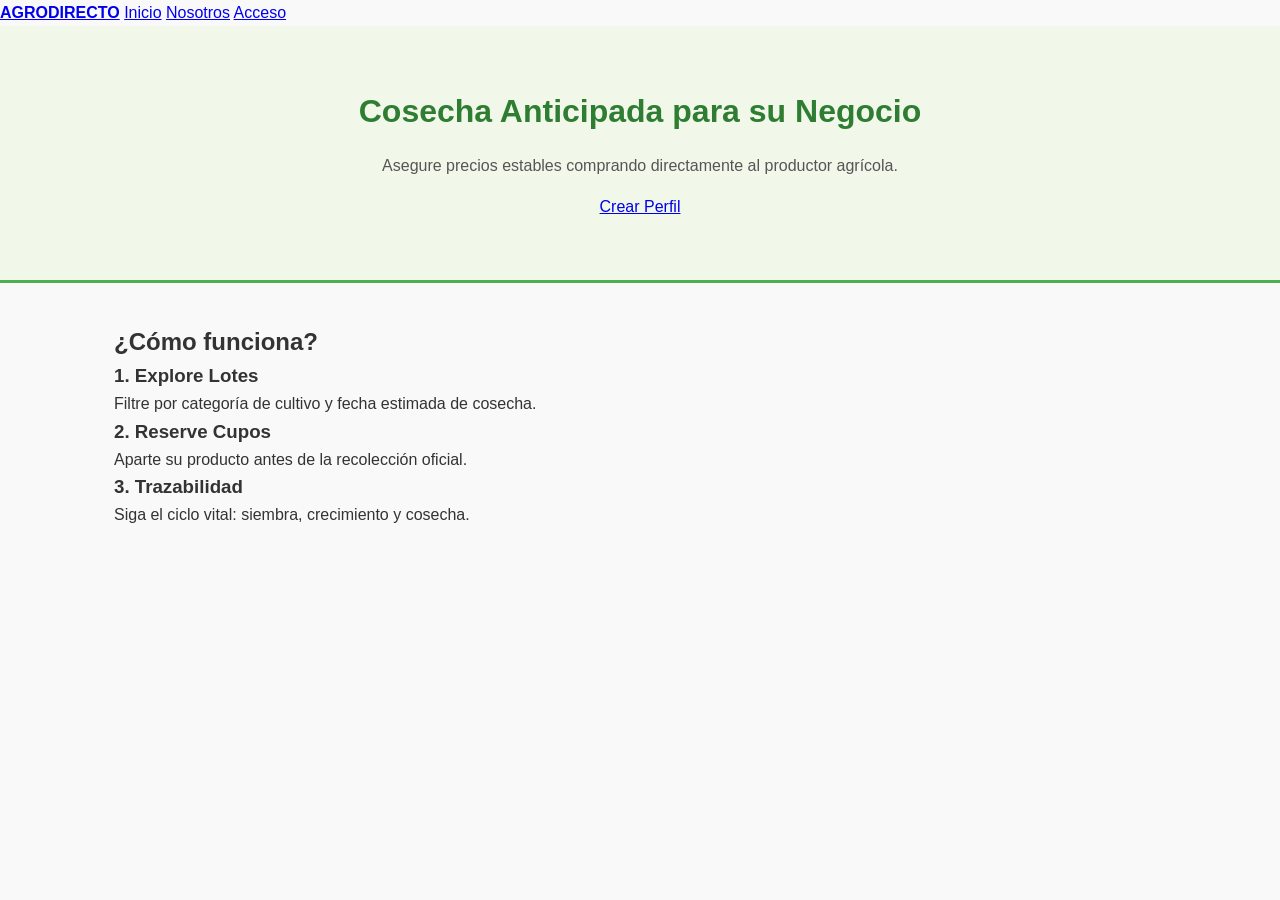
==== index.html @ f1b93720 "arreglar la nav para que los links queden mejor organizados" ====
<!DOCTYPE html>
<html lang="es">
<head> 
    <meta charset="UTF-8">
    <link rel="stylesheet" href="estilo.css">
    <title>AgroDirecto - Inicio</title>
</head>
<body>
    <nav id="main-nav">
        <a href="index.html"><strong>AGRODIRECTO</strong></a>
        <a href="index.html">Inicio</a>
        <a href="nosotros.html">Nosotros</a>
        <a href="login.html">Acceso</a>
    </nav>

    <header id="seccion-hero">
        <h1>Cosecha Anticipada para su Negocio</h1>
        <p>Asegure precios estables comprando directamente al productor agrícola.</p>
        <a href="registro.html" class="btn-accion">Crear Perfil</a>
    </header>

    <main class="contenedor-principal">
        <h2>¿Cómo funciona?</h2>
        <div class="card-info">
            <h3>1. Explore Lotes</h3>
            <p>Filtre por categoría de cultivo y fecha estimada de cosecha.</p>
        </div>
        <div class="card-info">
            <h3>2. Reserve Cupos</h3>
            <p>Aparte su producto antes de la recolección oficial.</p>
        </div>
        <div class="card-info">
            <h3>3. Trazabilidad</h3>
            <p>Siga el ciclo vital: siembra, crecimiento y cosecha.</p>
        </div>
    </main>
</body>
</html>
---- estilo.css ----
/* MODELO DE CAJA 1: border-box global */
*, *::before, *::after {
    box-sizing: border-box;
    margin: 0;
    padding: 0;
}

:root {
    --verde-oscuro: #2e7d32;
    --verde-medio:  #4caf50;
    --verde-claro:  #a5d6a7;
    --verde-fondo:  #f1f8e9;
    --blanco:       #ffffff;
    --gris-claro:   #e0e0e0;
    --gris-texto:   #333333;
    --rojo:         #c62828;
    --marron:       #795548;
    --naranja:      #f57c00;
    --azul:         #1565c0;
    --azul-oscuro:  #1b5e20;
    --verde-wa:     #25D366;
    --rojo-problema:#c62828;
}

/* ================================================
   CUERPO — FLEXBOX 1: columna principal
   ================================================ */
body {
    font-family: Arial, sans-serif;
    background-color: #f9f9f9;
    color: var(--gris-texto);
    line-height: 1.6;
    display: flex;
    flex-direction: column;
    min-height: 100vh;
}

/* ================================================
   NAVEGACION — FLEXBOX 2 y 3
   ================================================ */
#navegacion-principal {
    box-sizing: border-box;
    background-color: var(--verde-oscuro);
    padding: 12px 24px;
    display: flex;
    flex-direction: row;
    align-items: center;
    justify-content: space-between;
    flex-wrap: wrap;
    gap: 8px;
    border-bottom: 3px solid var(--verde-medio);
}

#navegacion-principal a {
    color: white;
    text-decoration: none;
    font-size: 0.95rem;
}

/* FLEXBOX 3: enlaces en fila */
.enlaces-nav {
    display: flex;
    flex-direction: row;
    align-items: center;
    gap: 16px;
    flex-wrap: wrap;
}

.rol-nav {
    color: rgba(255, 255, 255, 0.6);
    font-size: 0.85rem;
}

/* ================================================
   HERO — FLEXBOX 4: columna centrada
   ================================================ */
#seccion-hero {
    box-sizing: content-box;
    background-color: var(--verde-fondo);
    padding: 60px 24px;
    border-bottom: 3px solid var(--verde-medio);
    display: flex;
    flex-direction: column;
    align-items: center;
    justify-content: center;
    text-align: center;
    gap: 16px;
}

#seccion-hero h1 {
    font-size: 2rem;
    color: var(--verde-oscuro);
}

#seccion-hero p {
    font-size: 1rem;
    color: #555;
    max-width: 540px;
}

/* ================================================
   BOTONES
   ================================================ */
.boton-accion {
    display: inline-block;
    box-sizing: border-box;
    background-color: var(--verde-medio);
    color: white;
    padding: 10px 22px;
    border: none;
    border-radius: 4px;
    font-size: 0.9rem;
    font-weight: bold;
    text-decoration: none;
    cursor: pointer;
}

.boton-salir {
    background-color: var(--rojo);
    padding: 7px 14px;
    font-size: 0.85rem;
}

.boton-secundario {
    background-color: white;
    color: var(--verde-oscuro);
    border: 2px solid var(--verde-oscuro);
}

.boton-whatsapp {
    background-color: var(--verde-wa);
}

/* ================================================
   CONTENEDOR — FLEXBOX 5: columna
   ================================================ */
.contenedor-principal {
    box-sizing: border-box;
    width: 100%;
    max-width: 1100px;
    margin: 0 auto;
    padding: 40px 24px;
    display: flex;
    flex-direction: column;
    flex: 1;
}

/* ================================================
   TARJETAS — FLEXBOX 6 y 7
   ================================================ */
.tarjeta-info {
    box-sizing: border-box;
    background-color: var(--blanco);
    border: 1px solid var(--gris-claro);
    border-top: 4px solid var(--verde-medio);
    border-radius: 4px;
    padding: 20px;
    display: flex;
    flex-direction: column;
    gap: 8px;
}

.tarjeta-info h3 { color: var(--verde-oscuro); }
.tarjeta-info p  { color: #555; font-size: 0.92rem; }

/* FLEXBOX 7: fila de tarjetas con wrap */
.cuadricula-tarjetas {
    display: flex;
    flex-direction: row;
    flex-wrap: wrap;
    gap: 20px;
    margin-top: 24px;
}

.cuadricula-tarjetas > .tarjeta-info {
    flex: 1 1 240px;
}

/* Variantes de borde superior para tarjetas */
.tarjeta-borde-marron  { border-top-color: var(--marron); }
.tarjeta-borde-rojo    { border-top-color: var(--rojo-problema); }

/* Tamaños de flex para tarjetas */
.tarjeta-flex-300 { flex: 1 1 300px; }
.tarjeta-flex-200 { flex: 1 1 200px; }
.tarjeta-flex-180 { flex: 1 1 180px; }

.tarjeta-completa {
    width: 100%;
    max-width: 680px;
    margin: 24px auto 0;
}

/* ================================================
   FORMULARIOS — FLEXBOX 8: columna
   ================================================ */
.contenedor-formulario {
    box-sizing: border-box;
    width: 100%;
    max-width: 420px;
    margin: 40px auto;
    padding: 32px 28px;
    background: var(--blanco);
    border: 1px solid var(--gris-claro);
    border-radius: 4px;
    display: flex;
    flex-direction: column;
    gap: 4px;
}

.contenedor-formulario-md {
    max-width: 480px;
}

.contenedor-formulario h2 { color: var(--verde-oscuro); }
.contenedor-formulario p  { color: #777; font-size: 0.88rem; margin-bottom: 12px; }

.grupo-formulario { margin-bottom: 16px; }

.grupo-formulario label {
    display: block;
    font-weight: bold;
    font-size: 0.88rem;
    margin-bottom: 5px;
    color: var(--verde-oscuro);
}

.campo-formulario {
    box-sizing: border-box;
    width: 100%;
    padding: 9px 12px;
    border: 1px solid var(--gris-claro);
    border-radius: 4px;
    font-size: 0.92rem;
    font-family: Arial, sans-serif;
    background: #fafafa;
}

.campo-formulario:focus {
    outline: 2px solid var(--verde-medio);
    background: var(--blanco);
}

.textarea-formulario {
    resize: vertical;
    font-family: Arial, sans-serif;
}

.accion-formulario { margin-top: 20px; }

.accion-formulario .boton-accion {
    width: 100%;
    text-align: center;
    padding: 11px;
    font-size: 0.95rem;
}

/* FLEXBOX extra: fila de dos campos en formulario de contacto */
.fila-formulario {
    display: flex;
    flex-direction: row;
    flex-wrap: wrap;
    gap: 16px;
}

.fila-formulario .grupo-formulario {
    flex: 1 1 200px;
}

/* FLEXBOX extra: botones de accion en fila */
.acciones-formulario {
    display: flex;
    flex-direction: row;
    flex-wrap: wrap;
    align-items: center;
    gap: 12px;
    margin-top: 4px;
}

.pie-formulario {
    text-align: center;
    margin-top: 16px;
    font-size: 0.85rem;
    color: #888;
}

.pie-formulario a {
    color: var(--verde-oscuro);
    font-weight: bold;
    text-decoration: none;
}

/* ================================================
   TITULO DE SECCION — FLEXBOX 9: columna centrada
   ================================================ */
.titulo-seccion {
    display: flex;
    flex-direction: column;
    align-items: center;
    text-align: center;
    gap: 6px;
    margin-bottom: 8px;
}

.titulo-seccion h2 {
    font-size: 1.5rem;
    color: var(--verde-oscuro);
}

.titulo-seccion p { color: #777; font-size: 0.92rem; }

/* ================================================
   CONTACTO — FLEXBOX 10 y 11
   ================================================ */
.cuadricula-contacto {
    display: flex;
    flex-direction: row;
    flex-wrap: wrap;
    gap: 16px;
    margin-top: 24px;
}

/* FLEXBOX 11: item en fila */
.elemento-contacto {
    box-sizing: border-box;
    display: flex;
    flex-direction: row;
    align-items: flex-start;
    gap: 12px;
    padding: 16px;
    background: var(--verde-fondo);
    border: 1px solid var(--verde-claro);
    border-radius: 4px;
    flex: 1 1 260px;
}

.icono-contacto { font-size: 1.4rem; flex-shrink: 0; }

/* FLEXBOX 12: texto interno en columna */
.elemento-contacto > div {
    display: flex;
    flex-direction: column;
    gap: 4px;
}

.elemento-contacto h4 { color: var(--verde-oscuro); }
.elemento-contacto p,
.elemento-contacto a  { font-size: 0.9rem; color: #555; text-decoration: none; }

/* ================================================
   PANEL — FLEXBOX 13 al 20
   ================================================ */

/* FLEXBOX 13: layout barra lateral + contenido en fila */
.diseno-panel {
    display: flex;
    flex-direction: row;
    flex: 1;
    min-height: calc(100vh - 51px);
}

/* FLEXBOX 14: barra lateral en columna */
.barra-lateral {
    box-sizing: border-box;
    width: 220px;
    flex-shrink: 0;
    background-color: var(--verde-oscuro);
    padding: 24px 0;
    border-right: 3px solid var(--verde-medio);
    display: flex;
    flex-direction: column;
}

/* FLEXBOX 15: perfil de la barra lateral en columna centrada */
.perfil-barra {
    display: flex;
    flex-direction: column;
    align-items: center;
    padding: 0 16px 20px;
    border-bottom: 1px solid rgba(255, 255, 255, 0.15);
    margin-bottom: 12px;
    gap: 6px;
}

/* FLEXBOX 16: avatar circular centrado */
.avatar-barra {
    width: 54px;
    height: 54px;
    border-radius: 50%;
    background-color: var(--verde-claro);
    display: flex;
    align-items: center;
    justify-content: center;
    font-size: 1.4rem;
}

.perfil-barra h4  { color: white; font-size: 0.9rem; }
.perfil-barra span { font-size: 0.75rem; color: rgba(255, 255, 255, 0.65); }

/* FLEXBOX 17: nav de la barra lateral en columna */
.nav-barra {
    display: flex;
    flex-direction: column;
}

.nav-barra a {
    display: block;
    padding: 10px 20px;
    color: rgba(255, 255, 255, 0.8);
    text-decoration: none;
    font-size: 0.88rem;
    border-left: 3px solid transparent;
}

.nav-barra a.activo,
.nav-barra a:hover {
    background: rgba(255, 255, 255, 0.08);
    color: white;
    border-left-color: var(--verde-claro);
}

/* FLEXBOX: contenido del panel en columna */
.contenido-panel {
    flex: 1;
    padding: 32px 28px;
    background-color: #f4f6f2;
    display: flex;
    flex-direction: column;
}

/* FLEXBOX 18: encabezado en fila */
.encabezado-panel {
    display: flex;
    flex-direction: row;
    justify-content: space-between;
    align-items: flex-start;
    margin-bottom: 28px;
    flex-wrap: wrap;
    gap: 12px;
}

.encabezado-panel h2 { font-size: 1.4rem; color: var(--verde-oscuro); }
.encabezado-panel p  { color: #888; font-size: 0.85rem; margin-top: 3px; }

/* FLEXBOX 19: fila de estadisticas con wrap */
.fila-estadisticas {
    display: flex;
    flex-direction: row;
    flex-wrap: wrap;
    gap: 16px;
    margin-bottom: 28px;
}

/* FLEXBOX 20: tarjeta estadistica en columna */
.tarjeta-estadistica {
    box-sizing: border-box;
    background: var(--blanco);
    border: 1px solid var(--gris-claro);
    border-left: 4px solid var(--verde-medio);
    border-radius: 4px;
    padding: 16px;
    display: flex;
    flex-direction: column;
    justify-content: center;
    flex: 1 1 150px;
}

/* Variantes de color izquierdo para tarjeta-estadistica */
.estadistica-marron  { border-left-color: var(--marron); }
.estadistica-naranja { border-left-color: var(--naranja); }
.estadistica-azul    { border-left-color: var(--azul); }
.estadistica-verde   { border-left-color: var(--azul-oscuro); }

.tarjeta-estadistica .valor-estadistica {
    font-size: 1.7rem;
    font-weight: bold;
    color: var(--verde-oscuro);
    margin-bottom: 4px;
}

.tarjeta-estadistica .etiqueta-estadistica {
    font-size: 0.78rem;
    color: #888;
    text-transform: uppercase;
}

/* Tabla */
.tabla-panel {
    width: 100%;
    border-collapse: collapse;
    font-size: 0.88rem;
    background: var(--blanco);
    border: 1px solid var(--gris-claro);
    margin-top: 20px;
}

.tabla-panel thead tr {
    background-color: var(--verde-oscuro);
    color: white;
}

.tabla-panel th,
.tabla-panel td {
    padding: 10px 14px;
    text-align: left;
    border-bottom: 1px solid var(--gris-claro);
}

.tabla-panel tbody tr:nth-child(even) { background-color: #f9f9f9; }

.etiqueta {
    display: inline-block;
    padding: 2px 10px;
    border-radius: 20px;
    font-size: 0.78rem;
    font-weight: bold;
}

.etiqueta-verde    { background: #d8f3dc; color: #2d6a4f; }
.etiqueta-amarillo { background: #fef3cd; color: #856404; }
.etiqueta-azul     { background: #d1ecf1; color: #0c5460; }

/* Titulos de seccion dentro del panel */
.titulo-seccion-panel {
    color: var(--verde-oscuro);
    margin-bottom: 4px;
}

.titulo-seccion-panel-grande {
    color: var(--verde-oscuro);
    margin-bottom: 12px;
}

/* Estrellas de puntuacion */
.puntuacion-estrellas {
    color: var(--naranja);
    margin-top: 6px;
}

/* ================================================
   PIE DE PAGINA — FLEXBOX 21: fila centrada
   ================================================ */
#pie-pagina-principal {
    box-sizing: border-box;
    background-color: #333;
    color: rgba(255, 255, 255, 0.75);
    padding: 18px;
    font-size: 0.85rem;
    border-top: 3px solid var(--verde-medio);
    display: flex;
    flex-direction: row;
    justify-content: center;
    align-items: center;
    margin-top: auto;
}

#pie-pagina-principal strong { color: white; }

/* Utilidades */
.texto-centro { text-align: center; }
.mt-16 { margin-top: 16px; }
.mt-32 { margin-top: 32px; }
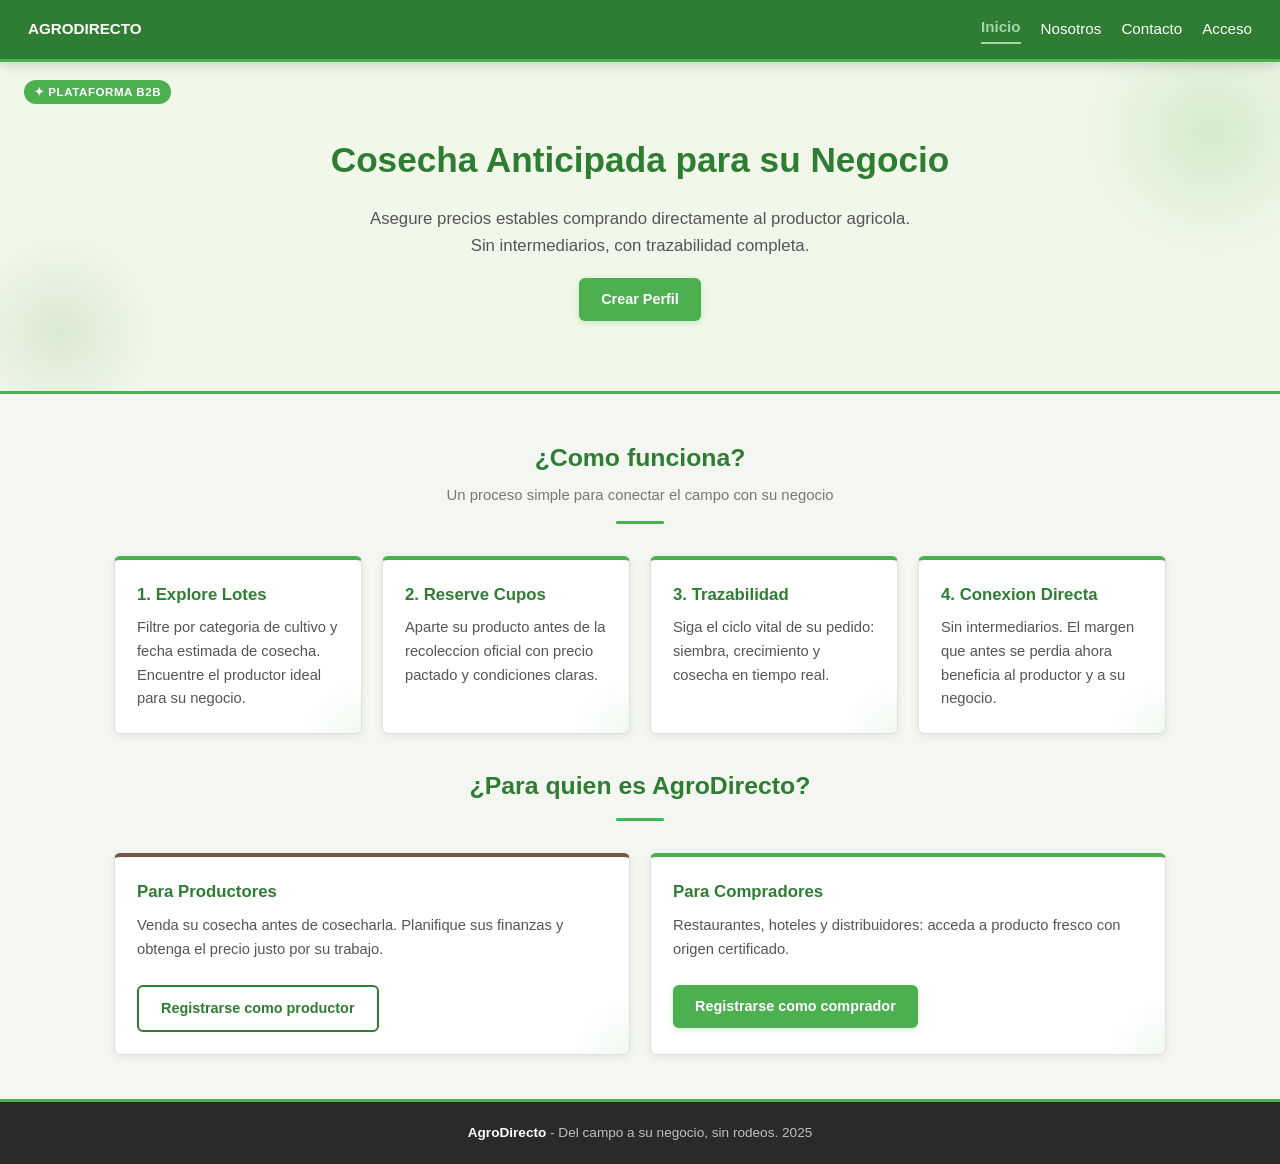
==== commit 55f4a876: "Add files via upload" ====
--- a/index.html
+++ b/index.html
@@ -1,38 +1,100 @@
 <!DOCTYPE html>
 <html lang="es">
-<head> 
+<head>
     <meta charset="UTF-8">
+    <meta name="viewport" content="width=device-width, initial-scale=1.0">
     <link rel="stylesheet" href="estilo.css">
     <title>AgroDirecto - Inicio</title>
 </head>
 <body>
-    <nav id="main-nav">
+
+    <!-- NAV STICKY (position: sticky; top: 0; z-index: 1000) -->
+    <nav id="navegacion-principal">
         <a href="index.html"><strong>AGRODIRECTO</strong></a>
-        <a href="index.html">Inicio</a>
-        <a href="nosotros.html">Nosotros</a>
-        <a href="login.html">Acceso</a>
+        <div class="enlaces-nav">
+            <a href="index.html" class="nav-activo">Inicio</a>
+            <a href="nosotros.html">Nosotros</a>
+            <a href="contacto.html">Contacto</a>
+            <a href="login.html">Acceso</a>
+        </div>
     </nav>
 
+    <!-- HERO (position: relative) con elementos ::before y ::after (position: absolute) -->
     <header id="seccion-hero">
+        <!-- Badge decorativo (position: absolute) -->
+        <span class="badge-hero">✦ Plataforma B2B</span>
         <h1>Cosecha Anticipada para su Negocio</h1>
-        <p>Asegure precios estables comprando directamente al productor agrícola.</p>
-        <a href="registro.html" class="btn-accion">Crear Perfil</a>
+        <p>Asegure precios estables comprando directamente al productor agricola. Sin intermediarios, con trazabilidad completa.</p>
+        <a href="registro.html" class="boton-accion">Crear Perfil</a>
     </header>
 
     <main class="contenedor-principal">
-        <h2>¿Cómo funciona?</h2>
-        <div class="card-info">
-            <h3>1. Explore Lotes</h3>
-            <p>Filtre por categoría de cultivo y fecha estimada de cosecha.</p>
+
+        <div class="titulo-seccion">
+            <h2>¿Como funciona?</h2>
+            <p>Un proceso simple para conectar el campo con su negocio</p>
         </div>
-        <div class="card-info">
-            <h3>2. Reserve Cupos</h3>
-            <p>Aparte su producto antes de la recolección oficial.</p>
+
+        <div class="cuadricula-tarjetas">
+            <div class="tarjeta-info">
+                <h3>1. Explore Lotes</h3>
+                <p>Filtre por categoria de cultivo y fecha estimada de cosecha. Encuentre el productor ideal para su negocio.</p>
+            </div>
+            <div class="tarjeta-info">
+                <h3>2. Reserve Cupos</h3>
+                <p>Aparte su producto antes de la recoleccion oficial con precio pactado y condiciones claras.</p>
+            </div>
+            <div class="tarjeta-info">
+                <h3>3. Trazabilidad</h3>
+                <p>Siga el ciclo vital de su pedido: siembra, crecimiento y cosecha en tiempo real.</p>
+            </div>
+            <div class="tarjeta-info">
+                <h3>4. Conexion Directa</h3>
+                <p>Sin intermediarios. El margen que antes se perdia ahora beneficia al productor y a su negocio.</p>
+            </div>
         </div>
-        <div class="card-info">
-            <h3>3. Trazabilidad</h3>
-            <p>Siga el ciclo vital: siembra, crecimiento y cosecha.</p>
+
+        <div class="titulo-seccion mt-32">
+            <h2>¿Para quien es AgroDirecto?</h2>
         </div>
+
+        <div class="cuadricula-tarjetas">
+            <div class="tarjeta-info tarjeta-borde-marron tarjeta-flex-300">
+                <h3>Para Productores</h3>
+                <p>Venda su cosecha antes de cosecharla. Planifique sus finanzas y obtenga el precio justo por su trabajo.</p>
+                <div class="mt-16">
+                    <a href="registro.html" class="boton-accion boton-secundario">Registrarse como productor</a>
+                </div>
+            </div>
+            <div class="tarjeta-info tarjeta-flex-300">
+                <h3>Para Compradores</h3>
+                <p>Restaurantes, hoteles y distribuidores: acceda a producto fresco con origen certificado.</p>
+                <div class="mt-16">
+                    <a href="registro.html" class="boton-accion">Registrarse como comprador</a>
+                </div>
+            </div>
+        </div>
+
     </main>
+
+    <!-- BOTÓN VOLVER ARRIBA (position: fixed) -->
+    <a href="#" id="boton-top" title="Volver arriba">▲</a>
+
+    <footer id="pie-pagina-principal">
+        <p><strong>AgroDirecto</strong> - Del campo a su negocio, sin rodeos. 2025</p>
+    </footer>
+
+    <script>
+        // Mostrar/ocultar botón "volver arriba" según scroll
+        const botonTop = document.getElementById('boton-top');
+        window.addEventListener('scroll', () => {
+            botonTop.classList.toggle('visible', window.scrollY > 200);
+        });
+        botonTop.addEventListener('click', e => {
+            e.preventDefault();
+            window.scrollTo({ top: 0, behavior: 'smooth' });
+        });
+    </script>
+
 </body>
 </html>
--- a/estilo.css
+++ b/estilo.css
@@ -1,10 +1,15 @@
-/* MODELO DE CAJA 1: border-box global */
+/* ================================================
+   MODELO DE CAJA GLOBAL
+   ================================================ */
 *, *::before, *::after {
     box-sizing: border-box;
     margin: 0;
     padding: 0;
 }
 
+/* ================================================
+   VARIABLES CSS
+   ================================================ */
 :root {
     --verde-oscuro: #2e7d32;
     --verde-medio:  #4caf50;
@@ -20,28 +25,36 @@
     --azul-oscuro:  #1b5e20;
     --verde-wa:     #25D366;
     --rojo-problema:#c62828;
-}
-
-/* ================================================
-   CUERPO — FLEXBOX 1: columna principal
+    --nav-height:   62px;
+    --sombra-nav:   0 2px 12px rgba(0,0,0,0.18);
+    --sombra-card:  0 2px 8px rgba(0,0,0,0.07);
+    --radio:        6px;
+}
+
+/* ================================================
+   CUERPO — FLEXBOX columna principal
    ================================================ */
 body {
-    font-family: Arial, sans-serif;
-    background-color: #f9f9f9;
+    font-family: 'Segoe UI', Tahoma, Geneva, Verdana, sans-serif;
+    background-color: #f4f6f2;
     color: var(--gris-texto);
     line-height: 1.6;
     display: flex;
     flex-direction: column;
     min-height: 100vh;
-}
-
-/* ================================================
-   NAVEGACION — FLEXBOX 2 y 3
+    /* POSICIONAMIENTO: el body es el bloque de contención para elementos position:fixed/absolute de alto nivel */
+    position: relative;
+}
+
+/* ================================================
+   NAVEGACION — STICKY + POSICIONAMIENTO FIXED
+   POSICIONAMIENTO 1: position sticky para el nav
    ================================================ */
 #navegacion-principal {
     box-sizing: border-box;
     background-color: var(--verde-oscuro);
-    padding: 12px 24px;
+    padding: 0 28px;
+    height: var(--nav-height);
     display: flex;
     flex-direction: row;
     align-items: center;
@@ -49,20 +62,33 @@
     flex-wrap: wrap;
     gap: 8px;
     border-bottom: 3px solid var(--verde-medio);
+    box-shadow: var(--sombra-nav);
+
+    /* POSICIONAMIENTO 1 — STICKY: el nav se mantiene visible al hacer scroll */
+    position: sticky;
+    top: 0;
+    left: 0;
+    right: 0;
+    z-index: 1000;
+    width: 100%;
 }
 
 #navegacion-principal a {
     color: white;
     text-decoration: none;
     font-size: 0.95rem;
-}
-
-/* FLEXBOX 3: enlaces en fila */
+    transition: color 0.2s;
+}
+
+#navegacion-principal a:hover {
+    color: var(--verde-claro);
+}
+
 .enlaces-nav {
     display: flex;
     flex-direction: row;
     align-items: center;
-    gap: 16px;
+    gap: 20px;
     flex-wrap: wrap;
 }
 
@@ -71,31 +97,137 @@
     font-size: 0.85rem;
 }
 
-/* ================================================
-   HERO — FLEXBOX 4: columna centrada
+/* Indicador de página activa en nav */
+.nav-activo {
+    color: var(--verde-claro) !important;
+    font-weight: bold;
+    border-bottom: 2px solid var(--verde-claro);
+    padding-bottom: 2px;
+}
+
+/* ================================================
+   BOTÓN "VOLVER ARRIBA" — POSICIONAMIENTO FIXED
+   POSICIONAMIENTO 2: position fixed para botón flotante
+   ================================================ */
+#boton-top {
+    /* POSICIONAMIENTO 2 — FIXED: permanece en pantalla independiente del scroll */
+    position: fixed;
+    bottom: 32px;
+    right: 32px;
+    z-index: 999;
+
+    background-color: var(--verde-oscuro);
+    color: white;
+    border: none;
+    border-radius: 50%;
+    width: 46px;
+    height: 46px;
+    font-size: 1.3rem;
+    cursor: pointer;
+    box-shadow: 0 4px 14px rgba(0,0,0,0.25);
+    display: flex;
+    align-items: center;
+    justify-content: center;
+    text-decoration: none;
+    opacity: 0;
+    pointer-events: none;
+    transition: opacity 0.3s, transform 0.2s;
+}
+
+#boton-top.visible {
+    opacity: 1;
+    pointer-events: all;
+}
+
+#boton-top:hover {
+    transform: translateY(-3px);
+    background-color: var(--verde-medio);
+}
+
+/* ================================================
+   HERO — FLEXBOX columna centrada
    ================================================ */
 #seccion-hero {
     box-sizing: content-box;
     background-color: var(--verde-fondo);
-    padding: 60px 24px;
+    padding: 70px 24px;
     border-bottom: 3px solid var(--verde-medio);
     display: flex;
     flex-direction: column;
     align-items: center;
     justify-content: center;
     text-align: center;
-    gap: 16px;
+    gap: 18px;
+
+    /* POSICIONAMIENTO 3 — RELATIVE: permite colocar el badge decorativo con position:absolute */
+    position: relative;
+    overflow: hidden;
+}
+
+/* POSICIONAMIENTO 4 — ABSOLUTE: elemento decorativo dentro del hero */
+#seccion-hero::before {
+    content: '';
+    position: absolute;
+    top: -60px;
+    right: -60px;
+    width: 260px;
+    height: 260px;
+    background: radial-gradient(circle, rgba(76,175,80,0.18) 0%, transparent 70%);
+    border-radius: 50%;
+    pointer-events: none;
+    z-index: 0;
+}
+
+#seccion-hero::after {
+    content: '';
+    position: absolute;
+    bottom: -40px;
+    left: -40px;
+    width: 200px;
+    height: 200px;
+    background: radial-gradient(circle, rgba(46,125,50,0.12) 0%, transparent 70%);
+    border-radius: 50%;
+    pointer-events: none;
+    z-index: 0;
+}
+
+#seccion-hero h1,
+#seccion-hero p,
+#seccion-hero a {
+    position: relative;
+    z-index: 1;
 }
 
 #seccion-hero h1 {
-    font-size: 2rem;
+    font-size: 2.2rem;
     color: var(--verde-oscuro);
+    font-weight: 700;
 }
 
 #seccion-hero p {
-    font-size: 1rem;
+    font-size: 1.05rem;
     color: #555;
-    max-width: 540px;
+    max-width: 560px;
+}
+
+/* ================================================
+   BADGE FLOTANTE EN HERO — POSICIONAMIENTO ABSOLUTE
+   POSICIONAMIENTO 5: badge "Nuevo" sobre el hero
+   ================================================ */
+.badge-hero {
+    /* POSICIONAMIENTO 5 — ABSOLUTE: sobre el hero, esquina superior izquierda */
+    position: absolute;
+    top: 18px;
+    left: 24px;
+    background: var(--verde-medio);
+    color: white;
+    font-size: 0.72rem;
+    font-weight: bold;
+    padding: 3px 10px;
+    border-radius: 20px;
+    letter-spacing: 0.05em;
+    text-transform: uppercase;
+    z-index: 2;
 }
 
 /* ================================================
@@ -108,11 +240,19 @@
     color: white;
     padding: 10px 22px;
     border: none;
-    border-radius: 4px;
+    border-radius: var(--radio);
     font-size: 0.9rem;
     font-weight: bold;
     text-decoration: none;
     cursor: pointer;
+    transition: background-color 0.2s, transform 0.15s, box-shadow 0.2s;
+    box-shadow: 0 2px 6px rgba(76,175,80,0.25);
+}
+
+.boton-accion:hover {
+    background-color: var(--verde-oscuro);
+    transform: translateY(-1px);
+    box-shadow: 0 4px 12px rgba(46,125,50,0.3);
 }
 
 .boton-salir {
@@ -121,49 +261,87 @@
     font-size: 0.85rem;
 }
 
+.boton-salir:hover {
+    background-color: #b71c1c;
+}
+
 .boton-secundario {
     background-color: white;
     color: var(--verde-oscuro);
     border: 2px solid var(--verde-oscuro);
+    box-shadow: none;
+}
+
+.boton-secundario:hover {
+    background-color: var(--verde-fondo);
 }
 
 .boton-whatsapp {
     background-color: var(--verde-wa);
 }
 
-/* ================================================
-   CONTENEDOR — FLEXBOX 5: columna
+.boton-whatsapp:hover {
+    background-color: #1da851;
+}
+
+/* ================================================
+   CONTENEDOR PRINCIPAL — FLEXBOX columna
    ================================================ */
 .contenedor-principal {
     box-sizing: border-box;
     width: 100%;
     max-width: 1100px;
     margin: 0 auto;
-    padding: 40px 24px;
+    padding: 44px 24px;
     display: flex;
     flex-direction: column;
     flex: 1;
-}
-
-/* ================================================
-   TARJETAS — FLEXBOX 6 y 7
+
+    /* POSICIONAMIENTO 6 — RELATIVE: contexto para elementos hijos absolute */
+    position: relative;
+}
+
+/* ================================================
+   TARJETAS
    ================================================ */
 .tarjeta-info {
     box-sizing: border-box;
     background-color: var(--blanco);
     border: 1px solid var(--gris-claro);
     border-top: 4px solid var(--verde-medio);
-    border-radius: 4px;
-    padding: 20px;
+    border-radius: var(--radio);
+    padding: 22px;
     display: flex;
     flex-direction: column;
     gap: 8px;
-}
-
-.tarjeta-info h3 { color: var(--verde-oscuro); }
+    box-shadow: var(--sombra-card);
+    transition: box-shadow 0.2s, transform 0.2s;
+
+    /* POSICIONAMIENTO 7 — RELATIVE: permite el uso del pseudo-elemento ::before como acento */
+    position: relative;
+    overflow: hidden;
+}
+
+.tarjeta-info:hover {
+    box-shadow: 0 6px 20px rgba(0,0,0,0.1);
+    transform: translateY(-2px);
+}
+
+/* POSICIONAMIENTO 8 — ABSOLUTE: línea decorativa dentro de cada tarjeta */
+.tarjeta-info::after {
+    content: '';
+    position: absolute;
+    bottom: 0;
+    right: 0;
+    width: 60px;
+    height: 60px;
+    background: radial-gradient(circle at bottom right, rgba(76,175,80,0.08), transparent 70%);
+    pointer-events: none;
+}
+
+.tarjeta-info h3 { color: var(--verde-oscuro); font-size: 1.05rem; }
 .tarjeta-info p  { color: #555; font-size: 0.92rem; }
 
-/* FLEXBOX 7: fila de tarjetas con wrap */
 .cuadricula-tarjetas {
     display: flex;
     flex-direction: row;
@@ -176,11 +354,11 @@
     flex: 1 1 240px;
 }
 
-/* Variantes de borde superior para tarjetas */
 .tarjeta-borde-marron  { border-top-color: var(--marron); }
 .tarjeta-borde-rojo    { border-top-color: var(--rojo-problema); }
-
-/* Tamaños de flex para tarjetas */
+.tarjeta-borde-naranja { border-top-color: var(--naranja); }
+.tarjeta-borde-azul    { border-top-color: var(--azul); }
+
 .tarjeta-flex-300 { flex: 1 1 300px; }
 .tarjeta-flex-200 { flex: 1 1 200px; }
 .tarjeta-flex-180 { flex: 1 1 180px; }
@@ -192,34 +370,80 @@
 }
 
 /* ================================================
-   FORMULARIOS — FLEXBOX 8: columna
+   TOOLTIP — POSICIONAMIENTO ABSOLUTE sobre elemento padre
+   POSICIONAMIENTO 9: tooltips en tarjetas de roles/proveedores
+   ================================================ */
+.con-tooltip {
+    position: relative;
+}
+
+.con-tooltip .tooltip-texto {
+    /* POSICIONAMIENTO 9 — ABSOLUTE: el tooltip flota sobre el elemento padre */
+    position: absolute;
+    bottom: calc(100% + 8px);
+    left: 50%;
+    transform: translateX(-50%);
+    background: #222;
+    color: #fff;
+    font-size: 0.75rem;
+    padding: 5px 10px;
+    border-radius: 4px;
+    white-space: nowrap;
+    opacity: 0;
+    pointer-events: none;
+    transition: opacity 0.2s;
+    z-index: 50;
+}
+
+.con-tooltip:hover .tooltip-texto {
+    opacity: 1;
+}
+
+/* ================================================
+   FORMULARIOS
    ================================================ */
 .contenedor-formulario {
     box-sizing: border-box;
     width: 100%;
     max-width: 420px;
     margin: 40px auto;
-    padding: 32px 28px;
+    padding: 36px 32px;
     background: var(--blanco);
     border: 1px solid var(--gris-claro);
-    border-radius: 4px;
+    border-radius: var(--radio);
     display: flex;
     flex-direction: column;
     gap: 4px;
+    box-shadow: 0 4px 24px rgba(0,0,0,0.08);
+
+    /* POSICIONAMIENTO 10 — RELATIVE: contexto para el logo o badge flotante del form */
+    position: relative;
+}
+
+/* POSICIONAMIENTO 11 — ABSOLUTE: acento verde en esquina del formulario */
+.contenedor-formulario::before {
+    content: '';
+    position: absolute;
+    top: 0;
+    left: 0;
+    right: 0;
+    height: 4px;
+    background: linear-gradient(90deg, var(--verde-oscuro), var(--verde-medio));
+    border-radius: var(--radio) var(--radio) 0 0;
 }
 
 .contenedor-formulario-md {
     max-width: 480px;
 }
 
-.contenedor-formulario h2 { color: var(--verde-oscuro); }
+.contenedor-formulario h2 { color: var(--verde-oscuro); margin-bottom: 2px; }
 .contenedor-formulario p  { color: #777; font-size: 0.88rem; margin-bottom: 12px; }
 
 .grupo-formulario { margin-bottom: 16px; }
 
 .grupo-formulario label {
     display: block;
-    font-weight: bold;
+    font-weight: 600;
     font-size: 0.88rem;
     margin-bottom: 5px;
     color: var(--verde-oscuro);
@@ -228,22 +452,25 @@
 .campo-formulario {
     box-sizing: border-box;
     width: 100%;
-    padding: 9px 12px;
-    border: 1px solid var(--gris-claro);
-    border-radius: 4px;
+    padding: 10px 13px;
+    border: 1.5px solid var(--gris-claro);
+    border-radius: var(--radio);
     font-size: 0.92rem;
-    font-family: Arial, sans-serif;
+    font-family: inherit;
     background: #fafafa;
+    transition: border-color 0.2s, box-shadow 0.2s;
 }
 
 .campo-formulario:focus {
-    outline: 2px solid var(--verde-medio);
+    outline: none;
+    border-color: var(--verde-medio);
+    box-shadow: 0 0 0 3px rgba(76,175,80,0.15);
     background: var(--blanco);
 }
 
 .textarea-formulario {
     resize: vertical;
-    font-family: Arial, sans-serif;
+    font-family: inherit;
 }
 
 .accion-formulario { margin-top: 20px; }
@@ -251,11 +478,10 @@
 .accion-formulario .boton-accion {
     width: 100%;
     text-align: center;
-    padding: 11px;
+    padding: 12px;
     font-size: 0.95rem;
 }
 
-/* FLEXBOX extra: fila de dos campos en formulario de contacto */
 .fila-formulario {
     display: flex;
     flex-direction: row;
@@ -267,7 +493,6 @@
     flex: 1 1 200px;
 }
 
-/* FLEXBOX extra: botones de accion en fila */
 .acciones-formulario {
     display: flex;
     flex-direction: row;
@@ -279,7 +504,7 @@
 
 .pie-formulario {
     text-align: center;
-    margin-top: 16px;
+    margin-top: 18px;
     font-size: 0.85rem;
     color: #888;
 }
@@ -291,7 +516,7 @@
 }
 
 /* ================================================
-   TITULO DE SECCION — FLEXBOX 9: columna centrada
+   TITULO DE SECCION
    ================================================ */
 .titulo-seccion {
     display: flex;
@@ -300,17 +525,35 @@
     text-align: center;
     gap: 6px;
     margin-bottom: 8px;
+
+    /* POSICIONAMIENTO 12 — RELATIVE: para la línea decorativa centrada bajo el título */
+    position: relative;
+    padding-bottom: 16px;
+}
+
+/* POSICIONAMIENTO 13 — ABSOLUTE: línea decorativa bajo cada título de sección */
+.titulo-seccion::after {
+    content: '';
+    position: absolute;
+    bottom: 0;
+    left: 50%;
+    transform: translateX(-50%);
+    width: 48px;
+    height: 3px;
+    background: var(--verde-medio);
+    border-radius: 2px;
 }
 
 .titulo-seccion h2 {
-    font-size: 1.5rem;
+    font-size: 1.55rem;
     color: var(--verde-oscuro);
-}
-
-.titulo-seccion p { color: #777; font-size: 0.92rem; }
-
-/* ================================================
-   CONTACTO — FLEXBOX 10 y 11
+    font-weight: 700;
+}
+
+.titulo-seccion p { color: #777; font-size: 0.93rem; }
+
+/* ================================================
+   CONTACTO
    ================================================ */
 .cuadricula-contacto {
     display: flex;
@@ -320,58 +563,74 @@
     margin-top: 24px;
 }
 
-/* FLEXBOX 11: item en fila */
 .elemento-contacto {
     box-sizing: border-box;
     display: flex;
     flex-direction: row;
     align-items: flex-start;
-    gap: 12px;
-    padding: 16px;
+    gap: 14px;
+    padding: 18px;
     background: var(--verde-fondo);
     border: 1px solid var(--verde-claro);
-    border-radius: 4px;
+    border-radius: var(--radio);
     flex: 1 1 260px;
-}
-
-.icono-contacto { font-size: 1.4rem; flex-shrink: 0; }
-
-/* FLEXBOX 12: texto interno en columna */
+    box-shadow: var(--sombra-card);
+
+    /* POSICIONAMIENTO 14 — RELATIVE: para el ícono flotante decorativo */
+    position: relative;
+    overflow: hidden;
+    transition: box-shadow 0.2s, transform 0.2s;
+}
+
+.elemento-contacto:hover {
+    box-shadow: 0 6px 18px rgba(46,125,50,0.13);
+    transform: translateY(-2px);
+}
+
+.icono-contacto { font-size: 1.6rem; flex-shrink: 0; }
+
 .elemento-contacto > div {
     display: flex;
     flex-direction: column;
     gap: 4px;
 }
 
-.elemento-contacto h4 { color: var(--verde-oscuro); }
+.elemento-contacto h4 { color: var(--verde-oscuro); font-weight: 700; }
 .elemento-contacto p,
 .elemento-contacto a  { font-size: 0.9rem; color: #555; text-decoration: none; }
-
-/* ================================================
-   PANEL — FLEXBOX 13 al 20
-   ================================================ */
-
-/* FLEXBOX 13: layout barra lateral + contenido en fila */
+.elemento-contacto a:hover { color: var(--verde-oscuro); text-decoration: underline; }
+
+/* ================================================
+   PANEL — SIDEBAR LAYOUT
+   ================================================ */
+
+/* POSICIONAMIENTO 15 — RELATIVE: contexto del layout de panel */
 .diseno-panel {
     display: flex;
     flex-direction: row;
     flex: 1;
-    min-height: calc(100vh - 51px);
-}
-
-/* FLEXBOX 14: barra lateral en columna */
+    min-height: calc(100vh - var(--nav-height));
+    position: relative;
+}
+
+/* POSICIONAMIENTO 16 — STICKY: la barra lateral queda fija al hacer scroll */
 .barra-lateral {
     box-sizing: border-box;
-    width: 220px;
+    width: 230px;
     flex-shrink: 0;
     background-color: var(--verde-oscuro);
     padding: 24px 0;
     border-right: 3px solid var(--verde-medio);
     display: flex;
     flex-direction: column;
-}
-
-/* FLEXBOX 15: perfil de la barra lateral en columna centrada */
+
+    /* POSICIONAMIENTO 16 — STICKY: la sidebar acompaña el scroll del usuario */
+    position: sticky;
+    top: var(--nav-height);
+    height: calc(100vh - var(--nav-height));
+    overflow-y: auto;
+}
+
 .perfil-barra {
     display: flex;
     flex-direction: column;
@@ -382,22 +641,43 @@
     gap: 6px;
 }
 
-/* FLEXBOX 16: avatar circular centrado */
+/* POSICIONAMIENTO 17 — RELATIVE: para el indicador de estado online del avatar */
 .avatar-barra {
-    width: 54px;
-    height: 54px;
+    width: 58px;
+    height: 58px;
     border-radius: 50%;
     background-color: var(--verde-claro);
     display: flex;
     align-items: center;
     justify-content: center;
-    font-size: 1.4rem;
-}
-
-.perfil-barra h4  { color: white; font-size: 0.9rem; }
-.perfil-barra span { font-size: 0.75rem; color: rgba(255, 255, 255, 0.65); }
-
-/* FLEXBOX 17: nav de la barra lateral en columna */
+    font-size: 1.5rem;
+
+    /* POSICIONAMIENTO 17 — RELATIVE: contexto del punto de estado online */
+    position: relative;
+}
+
+/* POSICIONAMIENTO 18 — ABSOLUTE: punto verde de "en línea" sobre el avatar */
+.avatar-barra::after {
+    content: '';
+    position: absolute;
+    bottom: 2px;
+    right: 2px;
+    width: 12px;
+    height: 12px;
+    background: #69f0ae;
+    border-radius: 50%;
+    border: 2px solid var(--verde-oscuro);
+}
+
+.perfil-barra h4  { color: white; font-size: 0.9rem; font-weight: 600; }
+.perfil-barra span {
+    font-size: 0.75rem;
+    color: rgba(255, 255, 255, 0.65);
+    background: rgba(255,255,255,0.1);
+    padding: 2px 10px;
+    border-radius: 20px;
+}
+
 .nav-barra {
     display: flex;
     flex-direction: column;
@@ -405,44 +685,46 @@
 
 .nav-barra a {
     display: block;
-    padding: 10px 20px;
+    padding: 11px 20px;
     color: rgba(255, 255, 255, 0.8);
     text-decoration: none;
     font-size: 0.88rem;
     border-left: 3px solid transparent;
+    transition: background 0.15s, color 0.15s, border-color 0.15s;
 }
 
 .nav-barra a.activo,
 .nav-barra a:hover {
-    background: rgba(255, 255, 255, 0.08);
+    background: rgba(255, 255, 255, 0.1);
     color: white;
     border-left-color: var(--verde-claro);
 }
 
-/* FLEXBOX: contenido del panel en columna */
 .contenido-panel {
     flex: 1;
-    padding: 32px 28px;
+    padding: 36px 32px;
     background-color: #f4f6f2;
     display: flex;
     flex-direction: column;
-}
-
-/* FLEXBOX 18: encabezado en fila */
+    overflow-y: auto;
+}
+
 .encabezado-panel {
     display: flex;
     flex-direction: row;
     justify-content: space-between;
     align-items: flex-start;
-    margin-bottom: 28px;
+    margin-bottom: 30px;
     flex-wrap: wrap;
     gap: 12px;
 }
 
-.encabezado-panel h2 { font-size: 1.4rem; color: var(--verde-oscuro); }
+.encabezado-panel h2 { font-size: 1.45rem; color: var(--verde-oscuro); font-weight: 700; }
 .encabezado-panel p  { color: #888; font-size: 0.85rem; margin-top: 3px; }
 
-/* FLEXBOX 19: fila de estadisticas con wrap */
+/* ================================================
+   ESTADISTICAS — POSICIONAMIENTO RELATIVO CON NÚMERO GRANDE
+   ================================================ */
 .fila-estadisticas {
     display: flex;
     flex-direction: row;
@@ -451,29 +733,50 @@
     margin-bottom: 28px;
 }
 
-/* FLEXBOX 20: tarjeta estadistica en columna */
+/* POSICIONAMIENTO 19 — RELATIVE: para el ícono decorativo de fondo en tarjeta estadística */
 .tarjeta-estadistica {
     box-sizing: border-box;
     background: var(--blanco);
     border: 1px solid var(--gris-claro);
     border-left: 4px solid var(--verde-medio);
-    border-radius: 4px;
-    padding: 16px;
+    border-radius: var(--radio);
+    padding: 18px 20px;
     display: flex;
     flex-direction: column;
     justify-content: center;
     flex: 1 1 150px;
-}
-
-/* Variantes de color izquierdo para tarjeta-estadistica */
+    box-shadow: var(--sombra-card);
+    position: relative;
+    overflow: hidden;
+    transition: box-shadow 0.2s, transform 0.2s;
+}
+
+.tarjeta-estadistica:hover {
+    box-shadow: 0 4px 16px rgba(0,0,0,0.1);
+    transform: translateY(-2px);
+}
+
+/* POSICIONAMIENTO 20 — ABSOLUTE: número gigante decorativo de fondo */
+.tarjeta-estadistica::before {
+    content: attr(data-icono);
+    position: absolute;
+    right: 10px;
+    top: 50%;
+    transform: translateY(-50%);
+    font-size: 3rem;
+    opacity: 0.07;
+    pointer-events: none;
+}
+
 .estadistica-marron  { border-left-color: var(--marron); }
 .estadistica-naranja { border-left-color: var(--naranja); }
 .estadistica-azul    { border-left-color: var(--azul); }
 .estadistica-verde   { border-left-color: var(--azul-oscuro); }
+.estadistica-rojo    { border-left-color: var(--rojo); }
 
 .tarjeta-estadistica .valor-estadistica {
-    font-size: 1.7rem;
-    font-weight: bold;
+    font-size: 1.8rem;
+    font-weight: 700;
     color: var(--verde-oscuro);
     margin-bottom: 4px;
 }
@@ -482,16 +785,22 @@
     font-size: 0.78rem;
     color: #888;
     text-transform: uppercase;
-}
-
-/* Tabla */
+    letter-spacing: 0.04em;
+}
+
+/* ================================================
+   TABLA
+   ================================================ */
 .tabla-panel {
     width: 100%;
     border-collapse: collapse;
     font-size: 0.88rem;
     background: var(--blanco);
     border: 1px solid var(--gris-claro);
-    margin-top: 20px;
+    border-radius: var(--radio);
+    overflow: hidden;
+    box-shadow: var(--sombra-card);
+    margin-top: 16px;
 }
 
 .tabla-panel thead tr {
@@ -501,16 +810,21 @@
 
 .tabla-panel th,
 .tabla-panel td {
-    padding: 10px 14px;
+    padding: 11px 16px;
     text-align: left;
     border-bottom: 1px solid var(--gris-claro);
 }
 
+.tabla-panel tbody tr {
+    transition: background 0.15s;
+}
+
 .tabla-panel tbody tr:nth-child(even) { background-color: #f9f9f9; }
+.tabla-panel tbody tr:hover { background-color: var(--verde-fondo); }
 
 .etiqueta {
     display: inline-block;
-    padding: 2px 10px;
+    padding: 3px 11px;
     border-radius: 20px;
     font-size: 0.78rem;
     font-weight: bold;
@@ -519,32 +833,65 @@
 .etiqueta-verde    { background: #d8f3dc; color: #2d6a4f; }
 .etiqueta-amarillo { background: #fef3cd; color: #856404; }
 .etiqueta-azul     { background: #d1ecf1; color: #0c5460; }
-
-/* Titulos de seccion dentro del panel */
+.etiqueta-rojo     { background: #fde8e8; color: #9b1c1c; }
+.etiqueta-gris     { background: #f0f0f0; color: #555; }
+.etiqueta-naranja  { background: #fff3e0; color: #b45309; }
+
 .titulo-seccion-panel {
     color: var(--verde-oscuro);
     margin-bottom: 4px;
+    font-size: 1.05rem;
+    font-weight: 700;
 }
 
 .titulo-seccion-panel-grande {
     color: var(--verde-oscuro);
     margin-bottom: 12px;
-}
-
-/* Estrellas de puntuacion */
+    font-size: 1.15rem;
+    font-weight: 700;
+}
+
 .puntuacion-estrellas {
     color: var(--naranja);
     margin-top: 6px;
-}
-
-/* ================================================
-   PIE DE PAGINA — FLEXBOX 21: fila centrada
+    font-size: 1rem;
+}
+
+/* ================================================
+   SECCIÓN DE ALERTAS / NOTIFICACIONES
+   POSICIONAMIENTO 21 — RELATIVE + ABSOLUTE para indicador de notificación
+   ================================================ */
+.campana-wrapper {
+    position: relative;
+    display: inline-block;
+}
+
+.campana-badge {
+    /* POSICIONAMIENTO 21 — ABSOLUTE: burbuja de notificación sobre ícono */
+    position: absolute;
+    top: -6px;
+    right: -8px;
+    background: var(--rojo);
+    color: white;
+    font-size: 0.65rem;
+    font-weight: bold;
+    min-width: 18px;
+    height: 18px;
+    border-radius: 50%;
+    display: flex;
+    align-items: center;
+    justify-content: center;
+    border: 2px solid var(--verde-oscuro);
+}
+
+/* ================================================
+   PIE DE PAGINA
    ================================================ */
 #pie-pagina-principal {
     box-sizing: border-box;
-    background-color: #333;
-    color: rgba(255, 255, 255, 0.75);
-    padding: 18px;
+    background-color: #2a2a2a;
+    color: rgba(255, 255, 255, 0.7);
+    padding: 20px;
     font-size: 0.85rem;
     border-top: 3px solid var(--verde-medio);
     display: flex;
@@ -556,7 +903,61 @@
 
 #pie-pagina-principal strong { color: white; }
 
-/* Utilidades */
+/* ================================================
+   UTILIDADES
+   ================================================ */
 .texto-centro { text-align: center; }
 .mt-16 { margin-top: 16px; }
+.mt-24 { margin-top: 24px; }
 .mt-32 { margin-top: 32px; }
+.mb-8  { margin-bottom: 8px; }
+
+/* ================================================
+   BUSCADOR / FILTRO EN PANEL
+   ================================================ */
+.barra-busqueda {
+    display: flex;
+    flex-direction: row;
+    gap: 10px;
+    flex-wrap: wrap;
+    margin-bottom: 20px;
+    align-items: center;
+}
+
+.barra-busqueda .campo-formulario {
+    max-width: 280px;
+    flex: 1 1 200px;
+}
+
+/* ================================================
+   CHIP / PILL PARA ROLES
+   ================================================ */
+.chip {
+    display: inline-flex;
+    align-items: center;
+    gap: 5px;
+    padding: 3px 12px;
+    border-radius: 20px;
+    font-size: 0.78rem;
+    font-weight: 600;
+    background: var(--verde-fondo);
+    color: var(--verde-oscuro);
+    border: 1px solid var(--verde-claro);
+}
+
+.chip-admin    { background: #e8eaf6; color: #3949ab; border-color: #9fa8da; }
+.chip-productor { background: #f1f8e9; color: #33691e; border-color: #aed581; }
+.chip-comprador { background: #e3f2fd; color: #1565c0; border-color: #90caf9; }
+.chip-inactivo  { background: #f5f5f5; color: #757575; border-color: #e0e0e0; }
+
+/* ================================================
+   RESPONSIVO BÁSICO
+   ================================================ */
+@media (max-width: 768px) {
+    #seccion-hero h1 { font-size: 1.6rem; }
+    .barra-lateral { width: 100%; height: auto; position: static; }
+    .diseno-panel  { flex-direction: column; }
+    .contenido-panel { padding: 20px 14px; }
+    .encabezado-panel { flex-direction: column; }
+    #boton-top { bottom: 16px; right: 16px; }
+}
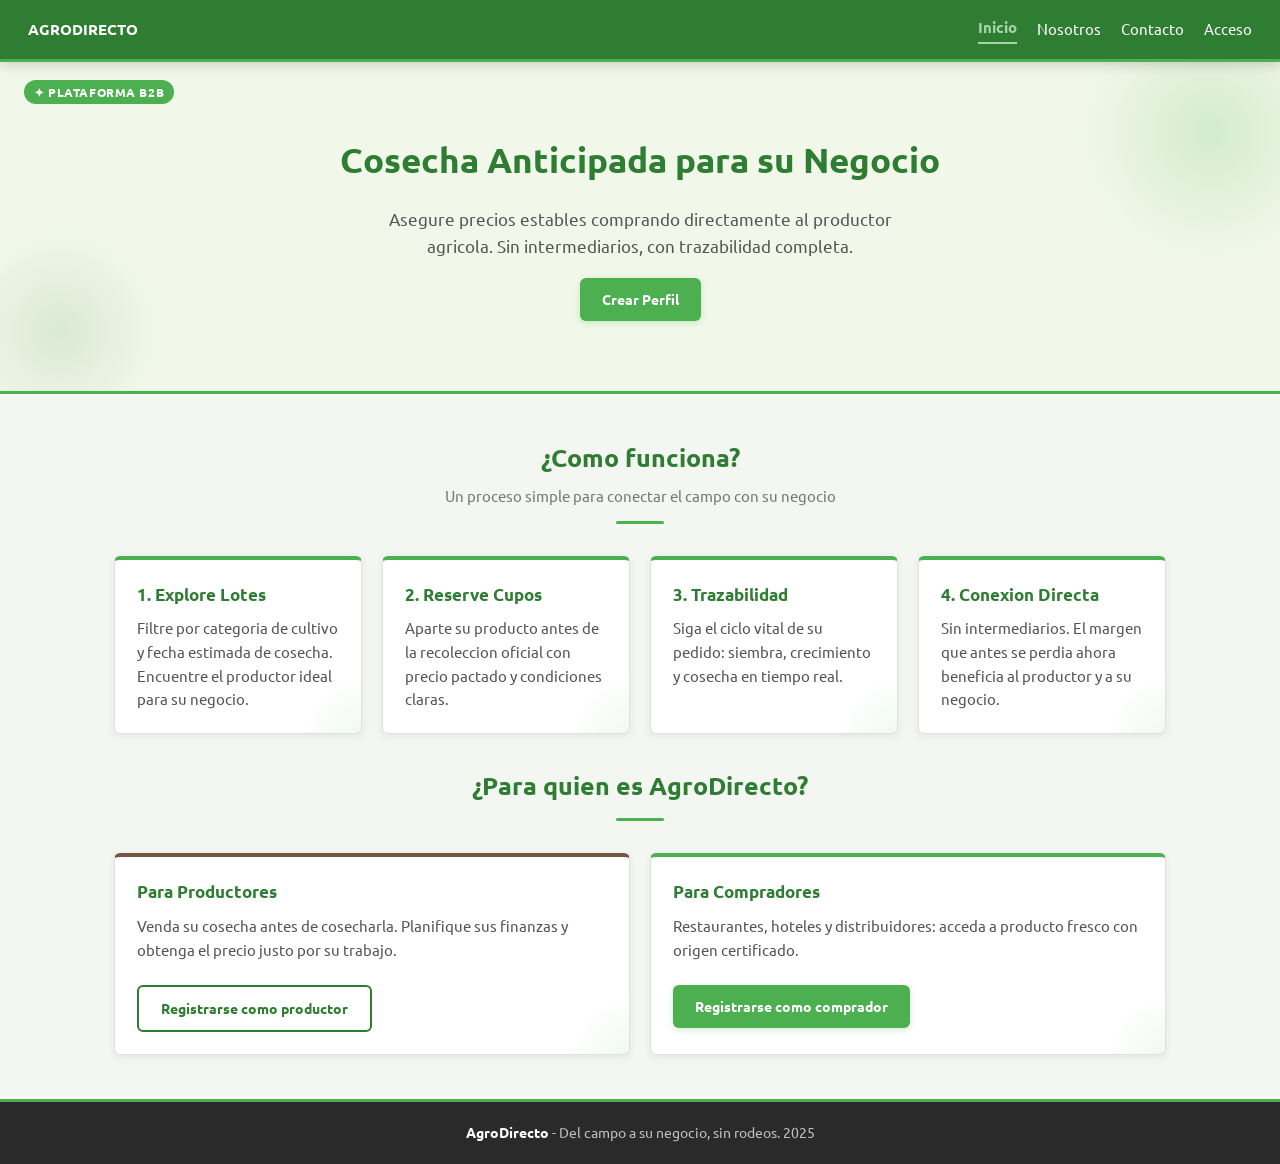
==== commit 4a7ab84a: "Añadir tipografía" ====
--- a/index.html
+++ b/index.html
@@ -5,6 +5,13 @@
     <meta name="viewport" content="width=device-width, initial-scale=1.0">
     <link rel="stylesheet" href="estilo.css">
     <title>AgroDirecto - Inicio</title>
+    <link rel="preconnect" href="https://fonts.googleapis.com">
+    <link rel="preconnect" href="https://fonts.gstatic.com" crossorigin>
+    <link href="https://fonts.googleapis.com/css2?family=Arvo:ital,wght@0
+    ,400;0,700;1,400;1,700&family=Fjalla+One&family=JetBrains+Mono:ital,wght@0,100
+    ..800;1,100..800&family=Libre+Baskerville:ital,wght@0,400..700;1,400..700&family=
+    Press+Start+2P&family=Roboto:ital,wght@0,100..900;1,100..900&family=Space+Grotesk
+    :wght@300..700&family=Ubuntu:ital,wght@0,300;0,400;0,500;0,700;1,300;1,400;1,500;1,700&display=swap" rel="stylesheet">
 </head>
 <body>
 
--- a/estilo.css
+++ b/estilo.css
@@ -6,7 +6,7 @@
     margin: 0;
     padding: 0;
 }
-
+ 
 /* ================================================
    VARIABLES CSS
    ================================================ */
@@ -35,7 +35,7 @@
    CUERPO — FLEXBOX columna principal
    ================================================ */
 body {
-    font-family: 'Segoe UI', Tahoma, Geneva, Verdana, sans-serif;
+    font-family: 'Ubuntu';
     background-color: #f4f6f2;
     color: var(--gris-texto);
     line-height: 1.6;
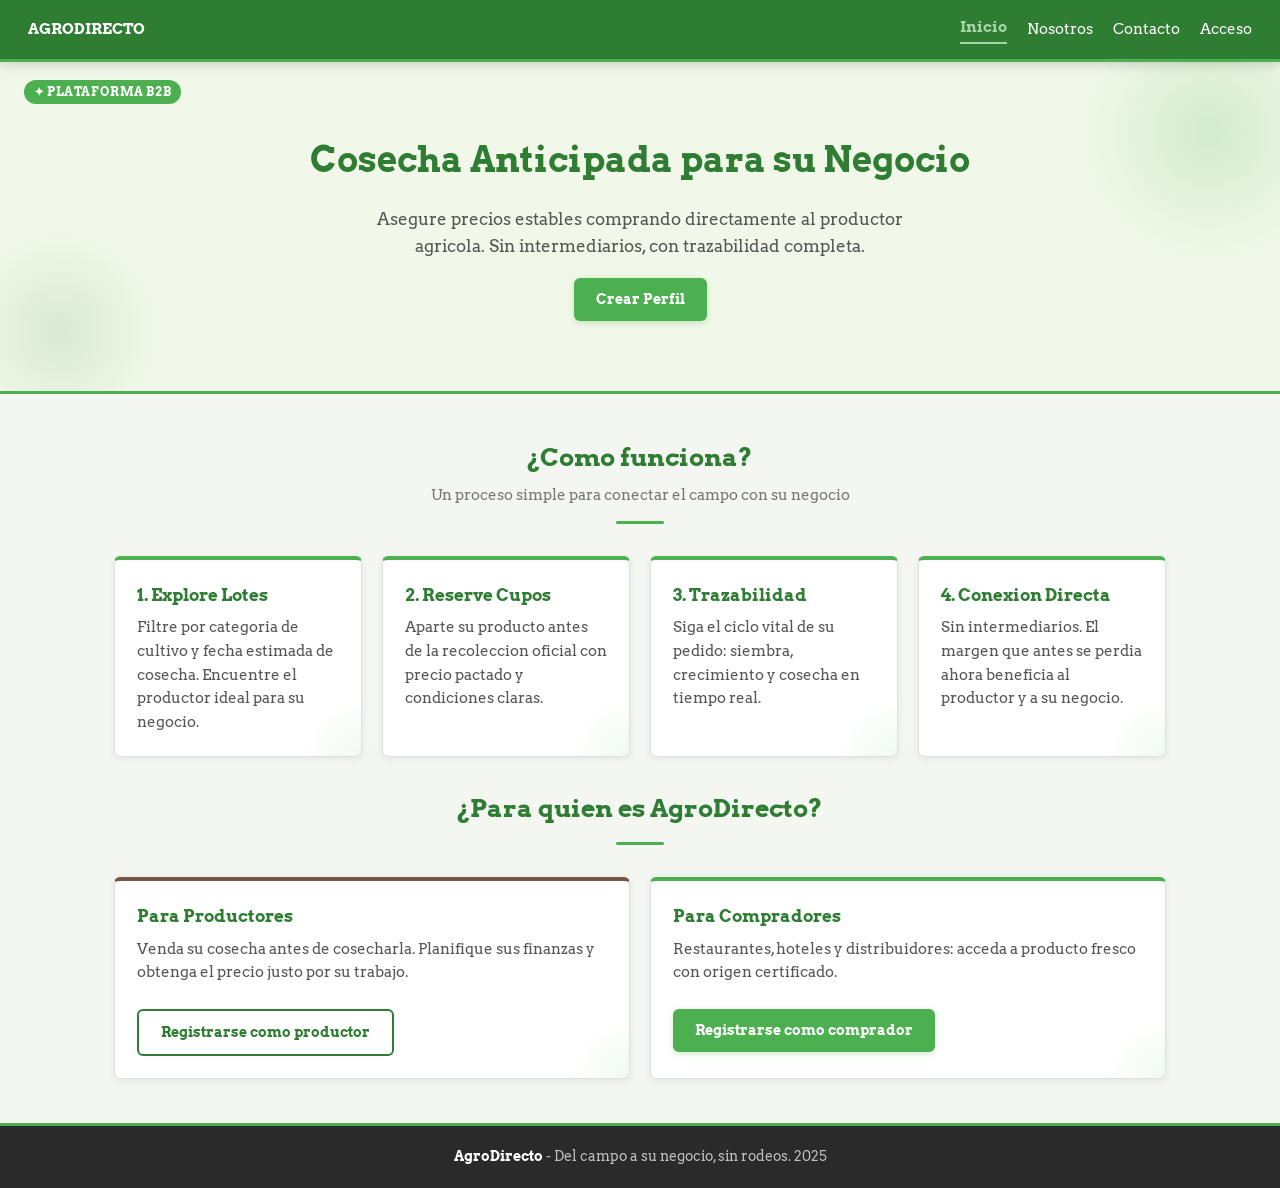
==== commit 791630eb: "Tipografia corregida" ====
--- a/index.html
+++ b/index.html
@@ -7,11 +7,7 @@
     <title>AgroDirecto - Inicio</title>
     <link rel="preconnect" href="https://fonts.googleapis.com">
     <link rel="preconnect" href="https://fonts.gstatic.com" crossorigin>
-    <link href="https://fonts.googleapis.com/css2?family=Arvo:ital,wght@0
-    ,400;0,700;1,400;1,700&family=Fjalla+One&family=JetBrains+Mono:ital,wght@0,100
-    ..800;1,100..800&family=Libre+Baskerville:ital,wght@0,400..700;1,400..700&family=
-    Press+Start+2P&family=Roboto:ital,wght@0,100..900;1,100..900&family=Space+Grotesk
-    :wght@300..700&family=Ubuntu:ital,wght@0,300;0,400;0,500;0,700;1,300;1,400;1,500;1,700&display=swap" rel="stylesheet">
+    <link href="https://fonts.googleapis.com/css2?family=Arvo:ital,wght@0,400;0,700;1,400;1,700&display=swap" rel="stylesheet">
 </head>
 <body>
 
@@ -91,17 +87,68 @@
         <p><strong>AgroDirecto</strong> - Del campo a su negocio, sin rodeos. 2025</p>
     </footer>
 
-    <script>
-        // Mostrar/ocultar botón "volver arriba" según scroll
-        const botonTop = document.getElementById('boton-top');
-        window.addEventListener('scroll', () => {
-            botonTop.classList.toggle('visible', window.scrollY > 200);
-        });
-        botonTop.addEventListener('click', e => {
-            e.preventDefault();
-            window.scrollTo({ top: 0, behavior: 'smooth' });
-        });
-    </script>
+<!-- =====================================================
+     SCRIPT PARA: index.html
+     Página principal / landing.
+     Muestra estadísticas generales del mercado:
+     total de lotes, categorías y compradores.
+     Rutas usadas:
+       GET /lotes
+       GET /categorias
+       GET /compradores
+     ===================================================== -->
+<script>
+    const BASE = "http://127.0.0.1:8000";
+
+    // ── Mostrar conteos en tarjetas de estadísticas ──────────
+    // Elementos opcionales: "totalLotes", "totalCategorias", "totalCompradores"
+    async function cargarEstadisticas() {
+        try {
+            const [resLotes, resCat, resComp] = await Promise.all([
+                fetch(`${BASE}/lotes`),
+                fetch(`${BASE}/categorias`),
+                fetch(`${BASE}/compradores`)
+            ]);
+
+            const lotes      = await resLotes.json();
+            const categorias = await resCat.json();
+            const compradores = await resComp.json();
+
+            const elLotes = document.getElementById("totalLotes");
+            const elCat   = document.getElementById("totalCategorias");
+            const elComp  = document.getElementById("totalCompradores");
+
+            if (elLotes) elLotes.textContent = lotes.length;
+            if (elCat)   elCat.textContent   = categorias.length;
+            if (elComp)  elComp.textContent  = compradores.length;
+
+        } catch (err) {
+            console.error("Error cargando estadísticas:", err);
+        }
+    }
+
+    // ── Redirigir al panel según sesión activa ───────────────
+    function verificarSesion() {
+        const rol = sessionStorage.getItem("usuario_rol");
+        const btnPanel = document.getElementById("btnIrPanel");
+        if (!btnPanel) return;
+
+        if (rol === "Administrador" || rol === "Productor") {
+            btnPanel.href = "panel.html";
+            btnPanel.textContent = "Ir al Panel";
+        } else if (rol === "Comprador") {
+            btnPanel.href = "panel_cliente.html";
+            btnPanel.textContent = "Ir a Mi Panel";
+        } else {
+            btnPanel.href = "login.html";
+            btnPanel.textContent = "Iniciar Sesión";
+        }
+    }
+
+    cargarEstadisticas();
+    verificarSesion();
+</script>
+
 
 </body>
 </html>
--- a/estilo.css
+++ b/estilo.css
@@ -35,7 +35,7 @@
    CUERPO — FLEXBOX columna principal
    ================================================ */
 body {
-    font-family: 'Ubuntu';
+    font-family: 'Arvo';
     background-color: #f4f6f2;
     color: var(--gris-texto);
     line-height: 1.6;
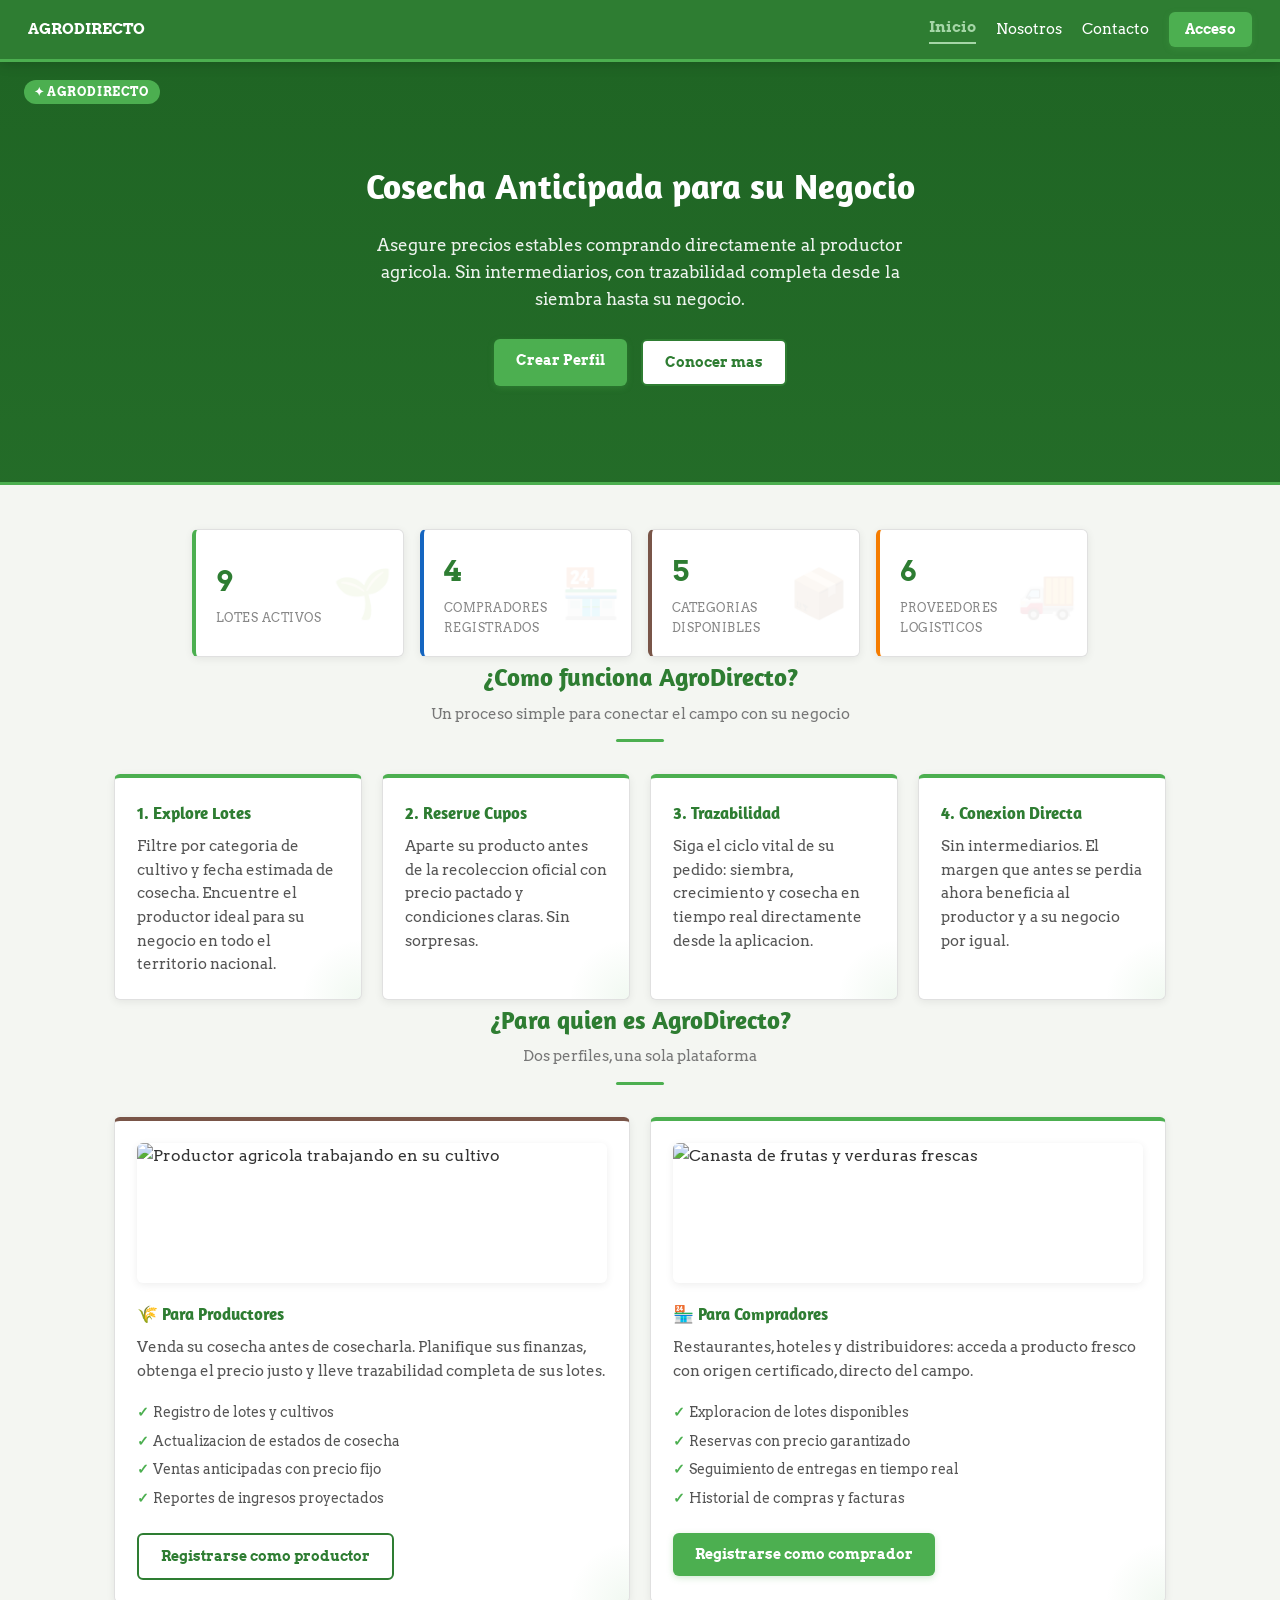
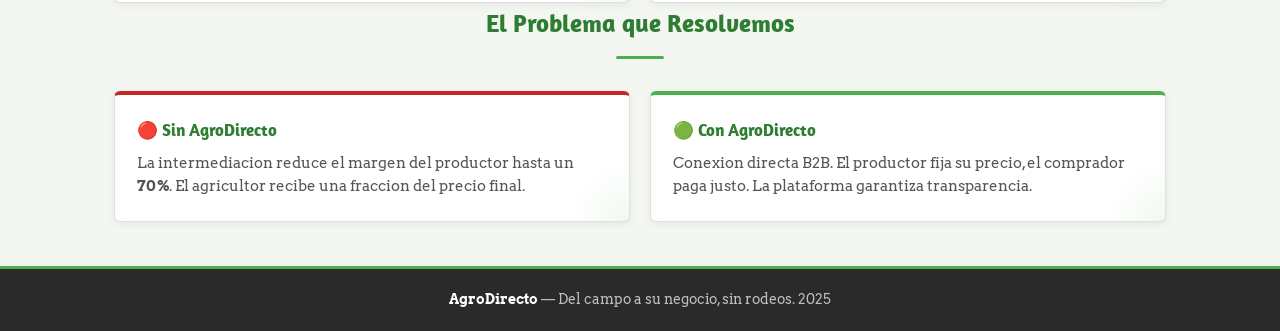
==== commit 5c2036ce: "Add files via upload" ====
--- a/index.html
+++ b/index.html
@@ -4,151 +4,165 @@
     <meta charset="UTF-8">
     <meta name="viewport" content="width=device-width, initial-scale=1.0">
     <link rel="stylesheet" href="estilo.css">
-    <title>AgroDirecto - Inicio</title>
     <link rel="preconnect" href="https://fonts.googleapis.com">
     <link rel="preconnect" href="https://fonts.gstatic.com" crossorigin>
     <link href="https://fonts.googleapis.com/css2?family=Arvo:ital,wght@0,400;0,700;1,400;1,700&display=swap" rel="stylesheet">
+
+    <link rel="preconnect" href="https://fonts.googleapis.com">
+    <link rel="preconnect" href="https://fonts.gstatic.com" crossorigin>
+    <link href="https://fonts.googleapis.com/css2?family=Amaranth:ital,wght@0,400;0,700;1,400;1,700&family=Arvo:ital,wght@0,400;0,700;1,400;1,700&display=swap" rel="stylesheet">   
+
+  <title>AgroDirecto - Inicio</title>
 </head>
 <body>
-
-    <!-- NAV STICKY (position: sticky; top: 0; z-index: 1000) -->
-    <nav id="navegacion-principal">
+ 
+    <!-- NAV: position sticky, z-index 1000 -->
+    <nav id="nav-principal">
         <a href="index.html"><strong>AGRODIRECTO</strong></a>
-        <div class="enlaces-nav">
-            <a href="index.html" class="nav-activo">Inicio</a>
+        <div class="links-nav">
+            <a href="index.html" class="link-activo">Inicio</a>
             <a href="nosotros.html">Nosotros</a>
             <a href="contacto.html">Contacto</a>
-            <a href="login.html">Acceso</a>
+            <a href="login.html" class="btn-verde" style="padding:7px 16px;font-size:0.85rem;">Acceso</a>
         </div>
     </nav>
-
-    <!-- HERO (position: relative) con elementos ::before y ::after (position: absolute) -->
-    <header id="seccion-hero">
-        <!-- Badge decorativo (position: absolute) -->
-        <span class="badge-hero">✦ Plataforma B2B</span>
+ 
+    <!-- HERO: position relative con ::before y ::after absolute decorativos -->
+    <header id="seccion-hero" class="hero-con-imagen hero-inicio-img">
+        <span class="badge-seccion">✦ AGRODIRECTO</span>
         <h1>Cosecha Anticipada para su Negocio</h1>
-        <p>Asegure precios estables comprando directamente al productor agricola. Sin intermediarios, con trazabilidad completa.</p>
-        <a href="registro.html" class="boton-accion">Crear Perfil</a>
+        <p>Asegure precios estables comprando directamente al productor agricola. Sin intermediarios, con trazabilidad completa desde la siembra hasta su negocio.</p>
+        <div class="hero-botones">
+            <a href="registro.html" class="btn-verde">Crear Perfil</a>
+            <a href="nosotros.html" class="btn-verde btn-borde">Conocer mas</a>
+        </div>
     </header>
-
-    <main class="contenedor-principal">
-
-        <div class="titulo-seccion">
-            <h2>¿Como funciona?</h2>
+ 
+    <main class="contenido-pagina">
+ 
+        <!-- ESTADISTICAS DINAMICAS -->
+        <div class="fila-stats fila-stats-landing">
+            <div class="stat-tarjeta" data-icono="🌱">
+                <div class="stat-numero" id="totalLotes">—</div>
+                <div class="stat-etiqueta">Lotes Activos</div>
+            </div>
+            <div class="stat-tarjeta stat-azul" data-icono="🏪">
+                <div class="stat-numero" id="totalCompradores">—</div>
+                <div class="stat-etiqueta">Compradores Registrados</div>
+            </div>
+            <div class="stat-tarjeta stat-marron" data-icono="📦">
+                <div class="stat-numero" id="totalCategorias">—</div>
+                <div class="stat-etiqueta">Categorias Disponibles</div>
+            </div>
+            <div class="stat-tarjeta stat-naranja" data-icono="🚚">
+                <div class="stat-numero" id="totalProveedores">—</div>
+                <div class="stat-etiqueta">Proveedores Logisticos</div>
+            </div>
+        </div>
+ 
+        <div class="titulo-seccion margen-top-32">
+            <h2>¿Como funciona AgroDirecto?</h2>
             <p>Un proceso simple para conectar el campo con su negocio</p>
         </div>
-
-        <div class="cuadricula-tarjetas">
-            <div class="tarjeta-info">
+ 
+        <div class="grid-tarjetas">
+            <div class="tarjeta">
                 <h3>1. Explore Lotes</h3>
-                <p>Filtre por categoria de cultivo y fecha estimada de cosecha. Encuentre el productor ideal para su negocio.</p>
+                <p>Filtre por categoria de cultivo y fecha estimada de cosecha. Encuentre el productor ideal para su negocio en todo el territorio nacional.</p>
             </div>
-            <div class="tarjeta-info">
+            <div class="tarjeta">
                 <h3>2. Reserve Cupos</h3>
-                <p>Aparte su producto antes de la recoleccion oficial con precio pactado y condiciones claras.</p>
+                <p>Aparte su producto antes de la recoleccion oficial con precio pactado y condiciones claras. Sin sorpresas.</p>
             </div>
-            <div class="tarjeta-info">
+            <div class="tarjeta">
                 <h3>3. Trazabilidad</h3>
-                <p>Siga el ciclo vital de su pedido: siembra, crecimiento y cosecha en tiempo real.</p>
+                <p>Siga el ciclo vital de su pedido: siembra, crecimiento y cosecha en tiempo real directamente desde la aplicacion.</p>
             </div>
-            <div class="tarjeta-info">
+            <div class="tarjeta">
                 <h3>4. Conexion Directa</h3>
-                <p>Sin intermediarios. El margen que antes se perdia ahora beneficia al productor y a su negocio.</p>
+                <p>Sin intermediarios. El margen que antes se perdia ahora beneficia al productor y a su negocio por igual.</p>
             </div>
         </div>
-
-        <div class="titulo-seccion mt-32">
+ 
+        <div class="titulo-seccion margen-top-32">
             <h2>¿Para quien es AgroDirecto?</h2>
+            <p>Dos perfiles, una sola plataforma</p>
         </div>
-
-        <div class="cuadricula-tarjetas">
-            <div class="tarjeta-info tarjeta-borde-marron tarjeta-flex-300">
-                <h3>Para Productores</h3>
-                <p>Venda su cosecha antes de cosecharla. Planifique sus finanzas y obtenga el precio justo por su trabajo.</p>
-                <div class="mt-16">
-                    <a href="registro.html" class="boton-accion boton-secundario">Registrarse como productor</a>
+ 
+        <div class="grid-tarjetas">
+            <div class="tarjeta tarjeta-marron tarjeta-md">
+                <img src="https://images.unsplash.com/photo-1592982537447-7440770cbfc9?auto=format&fit=crop&w=600&q=80" alt="Productor agricola trabajando en su cultivo" class="miniatura-tarjeta">
+                <h3>🌾 Para Productores</h3>
+                <p>Venda su cosecha antes de cosecharla. Planifique sus finanzas, obtenga el precio justo y lleve trazabilidad completa de sus lotes.</p>
+                <ul class="lista-tarjeta">
+                    <li>Registro de lotes y cultivos</li>
+                    <li>Actualizacion de estados de cosecha</li>
+                    <li>Ventas anticipadas con precio fijo</li>
+                    <li>Reportes de ingresos proyectados</li>
+                </ul>
+                <div class="margen-top-16">
+                    <a href="registro.html" class="btn-verde btn-borde">Registrarse como productor</a>
                 </div>
             </div>
-            <div class="tarjeta-info tarjeta-flex-300">
-                <h3>Para Compradores</h3>
-                <p>Restaurantes, hoteles y distribuidores: acceda a producto fresco con origen certificado.</p>
-                <div class="mt-16">
-                    <a href="registro.html" class="boton-accion">Registrarse como comprador</a>
+            <div class="tarjeta tarjeta-md">
+                <img src="https://images.unsplash.com/photo-1610348725531-843dff563e2c?auto=format&fit=crop&w=600&q=80" alt="Canasta de frutas y verduras frescas" class="miniatura-tarjeta">
+                <h3>🏪 Para Compradores</h3>
+                <p>Restaurantes, hoteles y distribuidores: acceda a producto fresco con origen certificado, directo del campo.</p>
+                <ul class="lista-tarjeta">
+                    <li>Exploracion de lotes disponibles</li>
+                    <li>Reservas con precio garantizado</li>
+                    <li>Seguimiento de entregas en tiempo real</li>
+                    <li>Historial de compras y facturas</li>
+                </ul>
+                <div class="margen-top-16">
+                    <a href="registro.html" class="btn-verde">Registrarse como comprador</a>
                 </div>
             </div>
         </div>
+ 
+        <div class="titulo-seccion margen-top-32">
+            <h2>El Problema que Resolvemos</h2>
+        </div>
+        <div class="grid-tarjetas">
+            <div class="tarjeta tarjeta-rojo">
+                <h3>🔴 Sin AgroDirecto</h3>
+                <p>La intermediacion reduce el margen del productor hasta un <strong>70%</strong>. El agricultor recibe una fraccion del precio final.</p>
+            </div>
+            <div class="tarjeta">
+                <h3>🟢 Con AgroDirecto</h3>
+                <p>Conexion directa B2B. El productor fija su precio, el comprador paga justo. La plataforma garantiza transparencia.</p>
+            </div>
+        </div>
+ 
+    </main>
+ 
+    <!-- BOTON VOLVER ARRIBA: position fixed -->
+    <a href="#" id="btn-volver-arriba" title="Volver arriba">▲</a>
+ 
+    <footer id="pie-pagina">
+        <p><strong>AgroDirecto</strong> — Del campo a su negocio, sin rodeos. 2025</p>
+    </footer>
+ 
+    <script src="datos.js"></script>
 
-    </main>
+<script>
+    window.addEventListener('scroll', () => {
+        document.getElementById('btn-volver-arriba')
+            .classList.toggle('visible', window.scrollY > 200);
+    });
 
-    <!-- BOTÓN VOLVER ARRIBA (position: fixed) -->
-    <a href="#" id="boton-top" title="Volver arriba">▲</a>
-
-    <footer id="pie-pagina-principal">
-        <p><strong>AgroDirecto</strong> - Del campo a su negocio, sin rodeos. 2025</p>
-    </footer>
-
-<!-- =====================================================
-     SCRIPT PARA: index.html
-     Página principal / landing.
-     Muestra estadísticas generales del mercado:
-     total de lotes, categorías y compradores.
-     Rutas usadas:
-       GET /lotes
-       GET /categorias
-       GET /compradores
-     ===================================================== -->
-<script>
-    const BASE = "http://127.0.0.1:8000";
-
-    // ── Mostrar conteos en tarjetas de estadísticas ──────────
-    // Elementos opcionales: "totalLotes", "totalCategorias", "totalCompradores"
-    async function cargarEstadisticas() {
-        try {
-            const [resLotes, resCat, resComp] = await Promise.all([
-                fetch(`${BASE}/lotes`),
-                fetch(`${BASE}/categorias`),
-                fetch(`${BASE}/compradores`)
-            ]);
-
-            const lotes      = await resLotes.json();
-            const categorias = await resCat.json();
-            const compradores = await resComp.json();
-
-            const elLotes = document.getElementById("totalLotes");
-            const elCat   = document.getElementById("totalCategorias");
-            const elComp  = document.getElementById("totalCompradores");
-
-            if (elLotes) elLotes.textContent = lotes.length;
-            if (elCat)   elCat.textContent   = categorias.length;
-            if (elComp)  elComp.textContent  = compradores.length;
-
-        } catch (err) {
-            console.error("Error cargando estadísticas:", err);
-        }
+    function cargarStats() {
+        document.getElementById('totalLotes').textContent =
+            DB.lotes.filter(l => l.estado === 'Activo').length;
+        document.getElementById('totalCompradores').textContent =
+            DB.usuarios.filter(u => u.rol === 'Comprador').length;
+        document.getElementById('totalCategorias').textContent =
+            DB.categorias.length;
+        document.getElementById('totalProveedores').textContent =
+            DB.proveedores.filter(p => p.estado === 'Activo').length;
     }
-
-    // ── Redirigir al panel según sesión activa ───────────────
-    function verificarSesion() {
-        const rol = sessionStorage.getItem("usuario_rol");
-        const btnPanel = document.getElementById("btnIrPanel");
-        if (!btnPanel) return;
-
-        if (rol === "Administrador" || rol === "Productor") {
-            btnPanel.href = "panel.html";
-            btnPanel.textContent = "Ir al Panel";
-        } else if (rol === "Comprador") {
-            btnPanel.href = "panel_cliente.html";
-            btnPanel.textContent = "Ir a Mi Panel";
-        } else {
-            btnPanel.href = "login.html";
-            btnPanel.textContent = "Iniciar Sesión";
-        }
-    }
-
-    cargarEstadisticas();
-    verificarSesion();
+    cargarStats();
 </script>
-
-
+ 
 </body>
-</html>
+</html>
--- a/estilo.css
+++ b/estilo.css
@@ -46,11 +46,15 @@
     position: relative;
 }
 
+h1, h2, h3, h4{
+    font-family: 'Amaranth';
+}
+
 /* ================================================
    NAVEGACION — STICKY + POSICIONAMIENTO FIXED
    POSICIONAMIENTO 1: position sticky para el nav
    ================================================ */
-#navegacion-principal {
+#nav-principal {
     box-sizing: border-box;
     background-color: var(--verde-oscuro);
     padding: 0 28px;
@@ -73,18 +77,18 @@
     width: 100%;
 }
 
-#navegacion-principal a {
+#nav-principal a {
     color: white;
     text-decoration: none;
     font-size: 0.95rem;
     transition: color 0.2s;
 }
 
-#navegacion-principal a:hover {
+#nav-principal a:hover {
     color: var(--verde-claro);
 }
 
-.enlaces-nav {
+.links-nav {
     display: flex;
     flex-direction: row;
     align-items: center;
@@ -92,13 +96,13 @@
     flex-wrap: wrap;
 }
 
-.rol-nav {
+.texto-rol-nav {
     color: rgba(255, 255, 255, 0.6);
     font-size: 0.85rem;
 }
 
 /* Indicador de página activa en nav */
-.nav-activo {
+.link-activo {
     color: var(--verde-claro) !important;
     font-weight: bold;
     border-bottom: 2px solid var(--verde-claro);
@@ -109,7 +113,7 @@
    BOTÓN "VOLVER ARRIBA" — POSICIONAMIENTO FIXED
    POSICIONAMIENTO 2: position fixed para botón flotante
    ================================================ */
-#boton-top {
+#btn-volver-arriba {
     /* POSICIONAMIENTO 2 — FIXED: permanece en pantalla independiente del scroll */
     position: fixed;
     bottom: 32px;
@@ -134,12 +138,12 @@
     transition: opacity 0.3s, transform 0.2s;
 }
 
-#boton-top.visible {
+#btn-volver-arriba.visible {
     opacity: 1;
     pointer-events: all;
 }
 
-#boton-top:hover {
+#btn-volver-arriba:hover {
     transform: translateY(-3px);
     background-color: var(--verde-medio);
 }
@@ -165,18 +169,7 @@
 }
 
 /* POSICIONAMIENTO 4 — ABSOLUTE: elemento decorativo dentro del hero */
-#seccion-hero::before {
-    content: '';
-    position: absolute;
-    top: -60px;
-    right: -60px;
-    width: 260px;
-    height: 260px;
-    background: radial-gradient(circle, rgba(76,175,80,0.18) 0%, transparent 70%);
-    border-radius: 50%;
-    pointer-events: none;
-    z-index: 0;
-}
+
 
 #seccion-hero::after {
     content: '';
@@ -196,6 +189,51 @@
 #seccion-hero a {
     position: relative;
     z-index: 1;
+}
+
+/* ================================================
+   HERO CON IMAGEN DE FONDO — estructura base
+   La imagen especifica de cada pagina se define en
+   imagenes.css mediante una clase modificadora
+   (ej: .hero-contacto-img, .hero-nosotros-img)
+   ================================================ */
+#seccion-hero.hero-con-imagen {
+    background-color: var(--verde-oscuro);
+    background-size: cover;
+    background-position: center;
+    background-repeat: no-repeat;
+    color: white;
+    min-height: 280px;
+}
+
+/* POSICIONAMIENTO — ABSOLUTE: velo oscuro para legibilidad del texto sobre la foto */
+#seccion-hero.hero-con-imagen::before {
+    content: '';
+    position: absolute;
+    inset: 0;
+    background: linear-gradient(180deg, rgba(27,94,32,0.78) 0%, rgba(27,94,32,0.55) 100%);
+    z-index: 0;
+}
+
+#seccion-hero.hero-con-imagen::after {
+    display: none;
+}
+
+#seccion-hero.hero-con-imagen .badge-hero,
+#seccion-hero.hero-con-imagen .badge-seccion {
+    z-index: 2;
+}
+
+#seccion-hero.hero-con-imagen h1 {
+    color: white;
+}
+
+#seccion-hero.hero-con-imagen p {
+    color: rgba(255,255,255,0.92);
+}
+
+#seccion-hero.hero-con-imagen strong {
+    color: white;
 }
 
 #seccion-hero h1 {
@@ -233,7 +271,8 @@
 /* ================================================
    BOTONES
    ================================================ */
-.boton-accion {
+.boton-accion,
+.btn-verde {
     display: inline-block;
     box-sizing: border-box;
     background-color: var(--verde-medio);
@@ -249,30 +288,35 @@
     box-shadow: 0 2px 6px rgba(76,175,80,0.25);
 }
 
-.boton-accion:hover {
+.boton-accion:hover,
+.btn-verde:hover {
     background-color: var(--verde-oscuro);
     transform: translateY(-1px);
     box-shadow: 0 4px 12px rgba(46,125,50,0.3);
 }
 
-.boton-salir {
+.boton-salir,
+.btn-salir {
     background-color: var(--rojo);
     padding: 7px 14px;
     font-size: 0.85rem;
 }
 
-.boton-salir:hover {
+.boton-salir:hover,
+.btn-salir:hover {
     background-color: #b71c1c;
 }
 
-.boton-secundario {
+.boton-secundario,
+.btn-borde {
     background-color: white;
     color: var(--verde-oscuro);
     border: 2px solid var(--verde-oscuro);
     box-shadow: none;
 }
 
-.boton-secundario:hover {
+.boton-secundario:hover,
+.btn-borde:hover {
     background-color: var(--verde-fondo);
 }
 
@@ -304,7 +348,7 @@
 /* ================================================
    TARJETAS
    ================================================ */
-.tarjeta-info {
+.tarjeta {
     box-sizing: border-box;
     background-color: var(--blanco);
     border: 1px solid var(--gris-claro);
@@ -322,13 +366,13 @@
     overflow: hidden;
 }
 
-.tarjeta-info:hover {
+.tarjeta:hover {
     box-shadow: 0 6px 20px rgba(0,0,0,0.1);
     transform: translateY(-2px);
 }
 
 /* POSICIONAMIENTO 8 — ABSOLUTE: línea decorativa dentro de cada tarjeta */
-.tarjeta-info::after {
+.tarjeta::after {
     content: '';
     position: absolute;
     bottom: 0;
@@ -339,10 +383,10 @@
     pointer-events: none;
 }
 
-.tarjeta-info h3 { color: var(--verde-oscuro); font-size: 1.05rem; }
-.tarjeta-info p  { color: #555; font-size: 0.92rem; }
-
-.cuadricula-tarjetas {
+.tarjeta h3 { color: var(--verde-oscuro); font-size: 1.05rem; }
+.tarjeta p  { color: #555; font-size: 0.92rem; }
+
+.grid-tarjetas {
     display: flex;
     flex-direction: row;
     flex-wrap: wrap;
@@ -350,14 +394,14 @@
     margin-top: 24px;
 }
 
-.cuadricula-tarjetas > .tarjeta-info {
+.grid-tarjetas > .tarjeta {
     flex: 1 1 240px;
 }
 
-.tarjeta-borde-marron  { border-top-color: var(--marron); }
-.tarjeta-borde-rojo    { border-top-color: var(--rojo-problema); }
-.tarjeta-borde-naranja { border-top-color: var(--naranja); }
-.tarjeta-borde-azul    { border-top-color: var(--azul); }
+.tarjeta-marron  { border-top-color: var(--marron); }
+.tarjeta-rojo    { border-top-color: var(--rojo-problema); }
+.tarjeta-naranja { border-top-color: var(--naranja); }
+.tarjeta-azul    { border-top-color: var(--azul); }
 
 .tarjeta-flex-300 { flex: 1 1 300px; }
 .tarjeta-flex-200 { flex: 1 1 200px; }
@@ -373,11 +417,11 @@
    TOOLTIP — POSICIONAMIENTO ABSOLUTE sobre elemento padre
    POSICIONAMIENTO 9: tooltips en tarjetas de roles/proveedores
    ================================================ */
-.con-tooltip {
-    position: relative;
-}
-
-.con-tooltip .tooltip-texto {
+.tiene-tooltip {
+    position: relative;
+}
+
+.tiene-tooltip .texto-tooltip {
     /* POSICIONAMIENTO 9 — ABSOLUTE: el tooltip flota sobre el elemento padre */
     position: absolute;
     bottom: calc(100% + 8px);
@@ -395,14 +439,27 @@
     z-index: 50;
 }
 
-.con-tooltip:hover .tooltip-texto {
+.tiene-tooltip:hover .texto-tooltip {
     opacity: 1;
 }
 
 /* ================================================
+   PANTALLA LOGIN
+   ================================================ */
+.pantalla-login {
+    display: flex;
+    align-items: center;
+    justify-content: center;
+    flex: 1;
+    padding: 40px 16px;
+    background-color: #f4f6f2;
+}
+
+/* ================================================
    FORMULARIOS
    ================================================ */
-.contenedor-formulario {
+.contenedor-formulario,
+.caja-formulario {
     box-sizing: border-box;
     width: 100%;
     max-width: 420px;
@@ -421,7 +478,8 @@
 }
 
 /* POSICIONAMIENTO 11 — ABSOLUTE: acento verde en esquina del formulario */
-.contenedor-formulario::before {
+.contenedor-formulario::before,
+.caja-formulario::before {
     content: '';
     position: absolute;
     top: 0;
@@ -436,12 +494,18 @@
     max-width: 480px;
 }
 
-.contenedor-formulario h2 { color: var(--verde-oscuro); margin-bottom: 2px; }
-.contenedor-formulario p  { color: #777; font-size: 0.88rem; margin-bottom: 12px; }
-
-.grupo-formulario { margin-bottom: 16px; }
-
-.grupo-formulario label {
+.caja-formulario-grande {
+    max-width: 560px;
+}
+
+.contenedor-formulario h2,
+.caja-formulario h2 { color: var(--verde-oscuro); margin-bottom: 2px; }
+.contenedor-formulario p,
+.caja-formulario p  { color: #777; font-size: 0.88rem; margin-bottom: 12px; }
+
+.campo-grupo { margin-bottom: 16px; }
+
+.campo-grupo label {
     display: block;
     font-weight: 600;
     font-size: 0.88rem;
@@ -449,7 +513,7 @@
     color: var(--verde-oscuro);
 }
 
-.campo-formulario {
+.campo-input {
     box-sizing: border-box;
     width: 100%;
     padding: 10px 13px;
@@ -461,14 +525,14 @@
     transition: border-color 0.2s, box-shadow 0.2s;
 }
 
-.campo-formulario:focus {
+.campo-input:focus {
     outline: none;
     border-color: var(--verde-medio);
     box-shadow: 0 0 0 3px rgba(76,175,80,0.15);
     background: var(--blanco);
 }
 
-.textarea-formulario {
+.campo-textarea {
     resize: vertical;
     font-family: inherit;
 }
@@ -489,7 +553,7 @@
     gap: 16px;
 }
 
-.fila-formulario .grupo-formulario {
+.fila-formulario .campo-grupo {
     flex: 1 1 200px;
 }
 
@@ -502,14 +566,14 @@
     margin-top: 4px;
 }
 
-.pie-formulario {
+.pie-form {
     text-align: center;
     margin-top: 18px;
     font-size: 0.85rem;
     color: #888;
 }
 
-.pie-formulario a {
+.pie-form a {
     color: var(--verde-oscuro);
     font-weight: bold;
     text-decoration: none;
@@ -605,7 +669,7 @@
    ================================================ */
 
 /* POSICIONAMIENTO 15 — RELATIVE: contexto del layout de panel */
-.diseno-panel {
+.layout-panel {
     display: flex;
     flex-direction: row;
     flex: 1;
@@ -614,7 +678,7 @@
 }
 
 /* POSICIONAMIENTO 16 — STICKY: la barra lateral queda fija al hacer scroll */
-.barra-lateral {
+.sidebar {
     box-sizing: border-box;
     width: 230px;
     flex-shrink: 0;
@@ -631,7 +695,7 @@
     overflow-y: auto;
 }
 
-.perfil-barra {
+.perfil-sidebar {
     display: flex;
     flex-direction: column;
     align-items: center;
@@ -642,7 +706,7 @@
 }
 
 /* POSICIONAMIENTO 17 — RELATIVE: para el indicador de estado online del avatar */
-.avatar-barra {
+.avatar-usuario {
     width: 58px;
     height: 58px;
     border-radius: 50%;
@@ -657,7 +721,7 @@
 }
 
 /* POSICIONAMIENTO 18 — ABSOLUTE: punto verde de "en línea" sobre el avatar */
-.avatar-barra::after {
+.avatar-usuario::after {
     content: '';
     position: absolute;
     bottom: 2px;
@@ -669,8 +733,8 @@
     border: 2px solid var(--verde-oscuro);
 }
 
-.perfil-barra h4  { color: white; font-size: 0.9rem; font-weight: 600; }
-.perfil-barra span {
+.perfil-sidebar h4  { color: white; font-size: 0.9rem; font-weight: 600; }
+.perfil-sidebar span {
     font-size: 0.75rem;
     color: rgba(255, 255, 255, 0.65);
     background: rgba(255,255,255,0.1);
@@ -678,12 +742,12 @@
     border-radius: 20px;
 }
 
-.nav-barra {
+.nav-sidebar {
     display: flex;
     flex-direction: column;
 }
 
-.nav-barra a {
+.nav-sidebar a {
     display: block;
     padding: 11px 20px;
     color: rgba(255, 255, 255, 0.8);
@@ -693,14 +757,14 @@
     transition: background 0.15s, color 0.15s, border-color 0.15s;
 }
 
-.nav-barra a.activo,
-.nav-barra a:hover {
+.nav-sidebar a.activo,
+.nav-sidebar a:hover {
     background: rgba(255, 255, 255, 0.1);
     color: white;
     border-left-color: var(--verde-claro);
 }
 
-.contenido-panel {
+.zona-contenido {
     flex: 1;
     padding: 36px 32px;
     background-color: #f4f6f2;
@@ -709,7 +773,7 @@
     overflow-y: auto;
 }
 
-.encabezado-panel {
+.cabecera-panel {
     display: flex;
     flex-direction: row;
     justify-content: space-between;
@@ -719,13 +783,13 @@
     gap: 12px;
 }
 
-.encabezado-panel h2 { font-size: 1.45rem; color: var(--verde-oscuro); font-weight: 700; }
-.encabezado-panel p  { color: #888; font-size: 0.85rem; margin-top: 3px; }
+.cabecera-panel h2 { font-size: 1.45rem; color: var(--verde-oscuro); font-weight: 700; }
+.cabecera-panel p  { color: #888; font-size: 0.85rem; margin-top: 3px; }
 
 /* ================================================
    ESTADISTICAS — POSICIONAMIENTO RELATIVO CON NÚMERO GRANDE
    ================================================ */
-.fila-estadisticas {
+.fila-stats {
     display: flex;
     flex-direction: row;
     flex-wrap: wrap;
@@ -734,7 +798,7 @@
 }
 
 /* POSICIONAMIENTO 19 — RELATIVE: para el ícono decorativo de fondo en tarjeta estadística */
-.tarjeta-estadistica {
+.stat-tarjeta {
     box-sizing: border-box;
     background: var(--blanco);
     border: 1px solid var(--gris-claro);
@@ -751,13 +815,13 @@
     transition: box-shadow 0.2s, transform 0.2s;
 }
 
-.tarjeta-estadistica:hover {
+.stat-tarjeta:hover {
     box-shadow: 0 4px 16px rgba(0,0,0,0.1);
     transform: translateY(-2px);
 }
 
 /* POSICIONAMIENTO 20 — ABSOLUTE: número gigante decorativo de fondo */
-.tarjeta-estadistica::before {
+.stat-tarjeta::before {
     content: attr(data-icono);
     position: absolute;
     right: 10px;
@@ -768,20 +832,20 @@
     pointer-events: none;
 }
 
-.estadistica-marron  { border-left-color: var(--marron); }
-.estadistica-naranja { border-left-color: var(--naranja); }
-.estadistica-azul    { border-left-color: var(--azul); }
-.estadistica-verde   { border-left-color: var(--azul-oscuro); }
-.estadistica-rojo    { border-left-color: var(--rojo); }
-
-.tarjeta-estadistica .valor-estadistica {
+.stat-marron  { border-left-color: var(--marron); }
+.stat-naranja { border-left-color: var(--naranja); }
+.stat-azul    { border-left-color: var(--azul); }
+.stat-verde   { border-left-color: var(--azul-oscuro); }
+.stat-rojo    { border-left-color: var(--rojo); }
+
+.stat-tarjeta .stat-numero {
     font-size: 1.8rem;
     font-weight: 700;
     color: var(--verde-oscuro);
     margin-bottom: 4px;
 }
 
-.tarjeta-estadistica .etiqueta-estadistica {
+.stat-tarjeta .stat-etiqueta {
     font-size: 0.78rem;
     color: #888;
     text-transform: uppercase;
@@ -791,7 +855,7 @@
 /* ================================================
    TABLA
    ================================================ */
-.tabla-panel {
+.tabla-datos {
     width: 100%;
     border-collapse: collapse;
     font-size: 0.88rem;
@@ -803,24 +867,24 @@
     margin-top: 16px;
 }
 
-.tabla-panel thead tr {
+.tabla-datos thead tr {
     background-color: var(--verde-oscuro);
     color: white;
 }
 
-.tabla-panel th,
-.tabla-panel td {
+.tabla-datos th,
+.tabla-datos td {
     padding: 11px 16px;
     text-align: left;
     border-bottom: 1px solid var(--gris-claro);
 }
 
-.tabla-panel tbody tr {
+.tabla-datos tbody tr {
     transition: background 0.15s;
 }
 
-.tabla-panel tbody tr:nth-child(even) { background-color: #f9f9f9; }
-.tabla-panel tbody tr:hover { background-color: var(--verde-fondo); }
+.tabla-datos tbody tr:nth-child(even) { background-color: #f9f9f9; }
+.tabla-datos tbody tr:hover { background-color: var(--verde-fondo); }
 
 .etiqueta {
     display: inline-block;
@@ -837,14 +901,14 @@
 .etiqueta-gris     { background: #f0f0f0; color: #555; }
 .etiqueta-naranja  { background: #fff3e0; color: #b45309; }
 
-.titulo-seccion-panel {
+.titulo-panel {
     color: var(--verde-oscuro);
     margin-bottom: 4px;
     font-size: 1.05rem;
     font-weight: 700;
 }
 
-.titulo-seccion-panel-grande {
+.titulo-panel-grande {
     color: var(--verde-oscuro);
     margin-bottom: 12px;
     font-size: 1.15rem;
@@ -861,12 +925,12 @@
    SECCIÓN DE ALERTAS / NOTIFICACIONES
    POSICIONAMIENTO 21 — RELATIVE + ABSOLUTE para indicador de notificación
    ================================================ */
-.campana-wrapper {
+.icono-campana {
     position: relative;
     display: inline-block;
 }
 
-.campana-badge {
+.badge-campana {
     /* POSICIONAMIENTO 21 — ABSOLUTE: burbuja de notificación sobre ícono */
     position: absolute;
     top: -6px;
@@ -887,7 +951,7 @@
 /* ================================================
    PIE DE PAGINA
    ================================================ */
-#pie-pagina-principal {
+#pie-pagina {
     box-sizing: border-box;
     background-color: #2a2a2a;
     color: rgba(255, 255, 255, 0.7);
@@ -901,7 +965,7 @@
     margin-top: auto;
 }
 
-#pie-pagina-principal strong { color: white; }
+#pie-pagina strong { color: white; }
 
 /* ================================================
    UTILIDADES
@@ -915,7 +979,7 @@
 /* ================================================
    BUSCADOR / FILTRO EN PANEL
    ================================================ */
-.barra-busqueda {
+.barra-filtro {
     display: flex;
     flex-direction: row;
     gap: 10px;
@@ -924,7 +988,7 @@
     align-items: center;
 }
 
-.barra-busqueda .campo-formulario {
+.barra-filtro .campo-input {
     max-width: 280px;
     flex: 1 1 200px;
 }
@@ -932,7 +996,7 @@
 /* ================================================
    CHIP / PILL PARA ROLES
    ================================================ */
-.chip {
+.chip-rol {
     display: inline-flex;
     align-items: center;
     gap: 5px;
@@ -955,9 +1019,692 @@
    ================================================ */
 @media (max-width: 768px) {
     #seccion-hero h1 { font-size: 1.6rem; }
-    .barra-lateral { width: 100%; height: auto; position: static; }
-    .diseno-panel  { flex-direction: column; }
-    .contenido-panel { padding: 20px 14px; }
-    .encabezado-panel { flex-direction: column; }
-    #boton-top { bottom: 16px; right: 16px; }
-}
+    .sidebar { width: 100%; height: auto; position: static; }
+    .layout-panel  { flex-direction: column; }
+    .zona-contenido { padding: 20px 14px; }
+    .cabecera-panel { flex-direction: column; }
+    #btn-volver-arriba { bottom: 16px; right: 16px; }
+}
+
+/* ================================================
+   NOTA: Los estilos de imagenes (hero con foto de
+   fondo, galeria de fotos, miniaturas, avatares
+   con foto) viven ahora en el archivo separado
+   imagenes.css, que se carga DESPUES de este
+   archivo en el <head> de cada pagina.
+   ================================================ */
+
+/* ================================================
+   CLASES ADICIONALES DEL HTML
+   ================================================ */
+
+/* Página de contenido (nosotros, index) */
+.contenido-pagina {
+    width: 100%;
+    max-width: 1100px;
+    margin: 0 auto;
+    padding: 44px 24px;
+    display: flex;
+    flex-direction: column;
+    flex: 1;
+    position: relative;
+}
+
+/* Hero botones */
+.hero-botones {
+    display: flex;
+    flex-direction: row;
+    gap: 14px;
+    flex-wrap: wrap;
+    justify-content: center;
+    margin-top: 8px;
+}
+
+/* Badge en hero de nosotros/panels */
+.badge-seccion {
+    position: absolute;
+    top: 18px;
+    left: 24px;
+    background: var(--verde-medio);
+    color: white;
+    font-size: 0.72rem;
+    font-weight: bold;
+    padding: 3px 10px;
+    border-radius: 20px;
+    letter-spacing: 0.05em;
+    text-transform: uppercase;
+    z-index: 2;
+}
+
+/* Listas dentro de tarjetas */
+.lista-tarjeta {
+    list-style: none;
+    padding: 0;
+    margin-top: 10px;
+    display: flex;
+    flex-direction: column;
+    gap: 6px;
+}
+
+.lista-tarjeta li {
+    font-size: 0.88rem;
+    color: #555;
+    padding-left: 16px;
+    position: relative;
+}
+
+.lista-tarjeta li::before {
+    content: '✓';
+    position: absolute;
+    left: 0;
+    color: var(--verde-medio);
+    font-weight: bold;
+}
+
+/* Icono equipo (nosotros) */
+.icono-equipo {
+    font-size: 2.5rem;
+    margin-bottom: 10px;
+}
+
+/* Tamaños de tarjetas */
+.tarjeta-sm { flex: 1 1 180px; }
+.tarjeta-md { flex: 1 1 300px; }
+.tarjeta-xs { flex: 1 1 160px; }
+
+/* Texto centrado */
+.texto-centrado { text-align: center; }
+
+/* Utilidades margen */
+.margen-top-16 { margin-top: 16px; }
+.margen-top-24 { margin-top: 24px; }
+
+/* Formulario fila de campos (modal) */
+.fila-campos {
+    display: flex;
+    flex-direction: row;
+    flex-wrap: wrap;
+    gap: 16px;
+}
+
+.fila-campos .campo-grupo { flex: 1 1 200px; }
+
+/* Accion formulario con btn-verde */
+.accion-formulario .btn-verde {
+    width: 100%;
+    text-align: center;
+    padding: 12px;
+    font-size: 0.95rem;
+}
+
+/* Pie del formulario */
+.pie-form {
+    text-align: center;
+    margin-top: 18px;
+    font-size: 0.85rem;
+    color: #888;
+}
+
+.pie-form a {
+    color: var(--verde-oscuro);
+    font-weight: bold;
+    text-decoration: none;
+}
+
+/* ================================================
+   MODAL
+   ================================================ */
+.fondo-modal {
+    display: none;
+    position: fixed;
+    inset: 0;
+    background: rgba(0,0,0,0.45);
+    z-index: 2000;
+    align-items: center;
+    justify-content: center;
+}
+
+.fondo-modal.abierto {
+    display: flex;
+}
+
+.caja-modal {
+    background: var(--blanco);
+    border-radius: var(--radio);
+    padding: 32px 28px;
+    width: 100%;
+    max-width: 520px;
+    box-shadow: 0 8px 40px rgba(0,0,0,0.2);
+    position: relative;
+    display: flex;
+    flex-direction: column;
+    gap: 12px;
+    max-height: 90vh;
+    overflow-y: auto;
+}
+
+.btn-cerrar-modal {
+    position: absolute;
+    top: 12px;
+    right: 14px;
+    background: none;
+    border: none;
+    font-size: 1.2rem;
+    cursor: pointer;
+    color: #888;
+    transition: color 0.2s;
+}
+
+.btn-cerrar-modal:hover { color: var(--rojo); }
+
+.titulo-modal {
+    font-size: 1.15rem;
+    font-weight: 700;
+    color: var(--verde-oscuro);
+    margin-bottom: 4px;
+}
+
+.fila-botones {
+    display: flex;
+    flex-direction: row;
+    gap: 10px;
+    margin-top: 8px;
+}
+
+/* ================================================
+   TABLA — ACCIONES
+   ================================================ */
+.acciones-tabla {
+    display: flex;
+    flex-direction: row;
+    gap: 6px;
+    flex-wrap: wrap;
+}
+
+.btn-tabla {
+    padding: 5px 12px;
+    border: none;
+    border-radius: var(--radio);
+    font-size: 0.78rem;
+    font-weight: 600;
+    cursor: pointer;
+    transition: background 0.2s, transform 0.1s;
+}
+
+.btn-editar {
+    background: #e3f2fd;
+    color: #1565c0;
+}
+
+.btn-editar:hover { background: #bbdefb; }
+
+.btn-eliminar {
+    background: #fde8e8;
+    color: var(--rojo);
+}
+
+.btn-eliminar:hover { background: #fbb; }
+
+/* ================================================
+   BADGES DE ROL
+   ================================================ */
+.badge-rol {
+    display: inline-block;
+    padding: 2px 10px;
+    border-radius: 20px;
+    font-size: 0.7rem;
+    font-weight: bold;
+    text-transform: uppercase;
+    letter-spacing: 0.05em;
+}
+
+.badge-admin     { background: #e8eaf6; color: #3949ab; }
+.badge-productor { background: #f1f8e9; color: #33691e; }
+.badge-comprador { background: #e3f2fd; color: #1565c0; }
+
+/* ================================================
+   ALERTAS
+   ================================================ */
+.alerta {
+    display: none;
+    padding: 10px 14px;
+    border-radius: var(--radio);
+    font-size: 0.88rem;
+    font-weight: 500;
+    margin-bottom: 8px;
+}
+
+.alerta.visible {
+    display: block;
+}
+
+.alerta-ok    { background: #d8f3dc; color: #2d6a4f; border: 1px solid #b7e4c7; display: block; }
+.alerta-error { background: #fde8e8; color: #9b1c1c; border: 1px solid #fbb; display: block; }
+
+/* ================================================
+   FILA TITULO PANEL
+   ================================================ */
+.fila-titulo-panel {
+    display: flex;
+    flex-direction: row;
+    justify-content: space-between;
+    align-items: center;
+    margin-bottom: 12px;
+}
+
+/* ================================================
+   TABS DE HISTORIAL
+   ================================================ */
+.tabs-historial {
+    display: flex;
+    flex-direction: row;
+    gap: 8px;
+    flex-wrap: wrap;
+    margin-bottom: 20px;
+}
+
+.btn-tab {
+    padding: 7px 18px;
+    border: 2px solid var(--verde-medio);
+    background: white;
+    color: var(--verde-oscuro);
+    border-radius: var(--radio);
+    font-size: 0.85rem;
+    font-weight: 600;
+    cursor: pointer;
+    transition: background 0.2s, color 0.2s;
+}
+
+.btn-tab.activo,
+.btn-tab:hover {
+    background: var(--verde-medio);
+    color: white;
+}
+
+/* Páginas de panel */
+.pagina-admin    { background: #f0f2f0; }
+.pagina-comprador { background: #f0f4f8; }
+.pagina-productor { background: #f0f4ee; }
+
+/* Fila stats en landing */
+.fila-stats-landing {
+    margin: 0 auto;
+    max-width: 1100px;
+    padding: 0 24px;
+}
+
+/* Stat verde (variante) */
+.stat-verde { border-left-color: var(--verde-oscuro); }
+
+/* Campana/notificaciones */
+.icono-campana {
+    position: relative;
+    display: inline-block;
+    cursor: pointer;
+    font-size: 1.2rem;
+}
+
+.badge-campana {
+    position: absolute;
+    top: -6px;
+    right: -8px;
+    background: var(--rojo);
+    color: white;
+    font-size: 0.65rem;
+    font-weight: bold;
+    min-width: 18px;
+    height: 18px;
+    border-radius: 50%;
+    display: flex;
+    align-items: center;
+    justify-content: center;
+    border: 2px solid var(--verde-oscuro);
+}
+
+.tiene-tooltip {
+    position: relative;
+}
+
+.tiene-tooltip .texto-tooltip {
+    position: absolute;
+    bottom: calc(100% + 8px);
+    left: 50%;
+    transform: translateX(-50%);
+    background: #222;
+    color: #fff;
+    font-size: 0.75rem;
+    padding: 5px 10px;
+    border-radius: 4px;
+    white-space: nowrap;
+    opacity: 0;
+    pointer-events: none;
+    transition: opacity 0.2s;
+    z-index: 50;
+}
+
+.tiene-tooltip:hover .texto-tooltip {
+    opacity: 1;
+}
+
+
+/* ================================================================
+   IMAGENES.CSS
+   Hoja de estilos separada, dedicada EXCLUSIVAMENTE a las imagenes
+   del sitio AgroDirecto (heroes con foto de fondo, galeria de
+   fotos, miniaturas de tarjetas, avatares e iconos ilustrados).
+
+   No contiene logica de layout general: toda esa estructura
+   sigue viviendo en estilo.css. Este archivo solo agrega fondos,
+   imagenes y pequenos ajustes visuales relacionados a ellas.
+
+   Se debe cargar SIEMPRE despues de estilo.css en el <head>:
+   <link rel="stylesheet" href="estilo.css">
+   <link rel="stylesheet" href="imagenes.css">
+   ================================================================ */
+
+
+/* ================================================================
+   1. HEROES CON IMAGEN DE FONDO
+   Cada pagina tiene su propia foto, relacionada con su contenido.
+   Todas usan fotografias libres de derechos (Unsplash) con
+   tematica de campo, cultivos, frutas y verduras.
+   ================================================================ */
+
+/* INICIO (index.html) — campo de cultivo al amanecer */
+#seccion-hero.hero-inicio-img {
+    background-image: url('https://images.unsplash.com/photo-1500382017468-9049fed747ef?auto=format&fit=crop&w=1600&q=80');
+}
+
+/* NOSOTROS — manos de agricultor con plantula, simboliza el equipo y su mision */
+#seccion-hero.hero-nosotros-img {
+    background-image: url('https://tecscience.tec.mx/es/wp-content/uploads/sites/8/2021/05/AdobeStock_288676847.jpeg');
+}
+
+/* CONTACTO — invernadero / cultivo de hortalizas en hileras */
+.hero-contacto-img {
+    background-image: url('https://images.unsplash.com/photo-1416879595882-3373a0480b5b?auto=format&fit=crop&w=1600&q=80');
+}
+
+/* PANEL ADMINISTRADOR — vista aerea de cultivos organizados */
+#seccion-hero.hero-admin-img {
+    background-image: url('https://images.unsplash.com/photo-1625246333195-78d9c38ad449?auto=format&fit=crop&w=1600&q=80');
+}
+
+/* PANEL PRODUCTOR — agricultor trabajando la tierra */
+#seccion-hero.hero-productor-img {
+    background-image: url('https://images.unsplash.com/photo-1592982537447-7440770cbfc9?auto=format&fit=crop&w=1600&q=80');
+}
+
+/* PANEL COMPRADOR — canasta de frutas y verduras frescas */
+#seccion-hero.hero-comprador-img {
+    background-image: url('https://images.unsplash.com/photo-1610348725531-843dff563e2c?auto=format&fit=crop&w=1600&q=80');
+}
+
+/* LOTES — filas de cultivos de hortalizas */
+#seccion-hero.hero-lotes-img {
+    background-image: url('https://images.unsplash.com/photo-1464226184884-fa280b87c399?auto=format&fit=crop&w=1600&q=80');
+}
+
+/* HISTORIAL — trazabilidad / cuaderno de campo y cosecha */
+#seccion-hero.hero-historial-img {
+    background-image: url('https://images.unsplash.com/photo-1500651230702-0e2d8a49d4ad?auto=format&fit=crop&w=1600&q=80');
+}
+
+/* PROVEEDORES — camion / logistica de carga agricola */
+#seccion-hero.hero-proveedores-img {
+    background-image: url('https://images.unsplash.com/photo-1601584115197-04ecc0da31ad?auto=format&fit=crop&w=1600&q=80');
+}
+
+/* USUARIOS — mercado de productores */
+#seccion-hero.hero-usuarios-img {
+    background-image: url('https://images.unsplash.com/photo-1488459716781-31db52582fe9?auto=format&fit=crop&w=1600&q=80');
+}
+
+/* ROLES — trabajo en equipo en el campo */
+#seccion-hero.hero-roles-img {
+    background-image: url('https://images.unsplash.com/photo-1591857177580-dc82b9ac4e1e?auto=format&fit=crop&w=1600&q=80');
+}
+
+/* LOGIN / REGISTRO — surcos de tierra fertil */
+.hero-acceso-img {
+    background-image: url('https://images.unsplash.com/photo-1464226184884-fa280b87c399?auto=format&fit=crop&w=1600&q=80');
+}
+
+
+/* ================================================================
+   2. GALERIA DE FOTOS (pagina Contacto)
+   Flexbox row con wrap; cada tarjeta es una foto con su pie
+   ================================================================ */
+.galeria-contacto {
+    display: flex;
+    flex-direction: row;
+    flex-wrap: wrap;
+    gap: 18px;
+    margin-top: 24px;
+}
+
+.foto-contacto {
+    box-sizing: border-box;
+    flex: 1 1 220px;
+    background: var(--blanco);
+    border: 1px solid var(--gris-claro);
+    border-radius: var(--radio);
+    overflow: hidden;
+    box-shadow: var(--sombra-card);
+    position: relative;
+    transition: box-shadow 0.2s, transform 0.2s;
+}
+
+.foto-contacto:hover {
+    box-shadow: 0 6px 20px rgba(0, 0, 0, 0.12);
+    transform: translateY(-3px);
+}
+
+.foto-contacto img {
+    width: 100%;
+    height: 170px;
+    object-fit: cover;
+    display: block;
+    transition: transform 0.3s ease;
+}
+
+.foto-contacto:hover img {
+    transform: scale(1.05);
+}
+
+.foto-contacto figcaption {
+    padding: 10px 14px;
+    font-size: 0.9rem;
+    font-weight: 700;
+    color: var(--verde-oscuro);
+    text-align: center;
+    background: var(--verde-fondo);
+    border-top: 3px solid var(--verde-medio);
+}
+
+
+/* ================================================================
+   3. MINIATURAS ILUSTRADAS EN TARJETAS DE INICIO
+   Pequenas fotos cuadradas que acompanan las tarjetas
+   "Para Productores" / "Para Compradores" en index.html
+   ================================================================ */
+.miniatura-tarjeta {
+    width: 100%;
+    height: 140px;
+    object-fit: cover;
+    border-radius: var(--radio);
+    display: block;
+    margin-bottom: 10px;
+    box-shadow: var(--sombra-card);
+}
+
+
+/* ================================================================
+   4. AVATARES CON FOTO REAL EN LUGAR DE EMOJI
+   Usado en sidebars de paneles y tarjetas del equipo (nosotros.html)
+   ================================================================ */
+.avatar-foto {
+    width: 100%;
+    height: 100%;
+    object-fit: cover;
+    border-radius: 50%;
+}
+
+.icono-equipo-foto {
+    width: 84px;
+    height: 84px;
+    border-radius: 50%;
+    object-fit: cover;
+    margin: 0 auto 10px;
+    display: block;
+    border: 3px solid var(--verde-claro);
+    box-shadow: var(--sombra-card);
+}
+
+
+/* ================================================================
+   5. BANNER DECORATIVO PEQUENO (franja de imagen sobre tarjetas
+   destacadas de "El Problema que Resolvemos" en index.html y
+   nosotros.html, y sobre tarjetas de tipo de cultivo en lotes)
+   ================================================================ */
+.tarjeta-con-foto {
+    position: relative;
+    padding-top: 0;
+    overflow: hidden;
+}
+
+.tarjeta-con-foto .foto-tarjeta {
+    width: calc(100% + 44px);
+    margin: -22px -22px 14px -22px;
+    height: 130px;
+    object-fit: cover;
+    display: block;
+}
+
+
+/* ================================================================
+   7. FOTO SUPERIOR EN FORMULARIOS DE LOGIN / REGISTRO
+   Franja de imagen de campo sobre la caja de formulario,
+   reemplaza la barra de color que ya trae estilo.css
+   ================================================================ */
+.caja-formulario.con-foto-superior {
+    padding-top: 0;
+    overflow: hidden;
+}
+
+.caja-formulario.con-foto-superior::before {
+    display: none;
+}
+
+.caja-formulario .foto-formulario {
+    width: calc(100% + 64px);
+    margin: 0 -32px 22px -32px;
+    height: 150px;
+    object-fit: cover;
+    display: block;
+}
+
+
+/* ================================================================
+   8. BANNER DECORATIVO EN PANELES (admin, productor, comprador)
+   Franja angosta con foto de campo arriba de la cabecera del panel,
+   con velo de color para mantener la identidad de cada rol
+   ================================================================ */
+.banner-panel {
+    position: relative;
+    height: 110px;
+    border-radius: var(--radio);
+    overflow: hidden;
+    margin-bottom: 24px;
+    background-size: cover;
+    background-position: center;
+    box-shadow: var(--sombra-card);
+}
+
+.banner-panel::before {
+    content: '';
+    position: absolute;
+    inset: 0;
+    background: linear-gradient(90deg, rgba(27,94,32,0.82) 0%, rgba(27,94,32,0.35) 70%, rgba(27,94,32,0.1) 100%);
+}
+
+.banner-panel span {
+    position: relative;
+    z-index: 1;
+    display: flex;
+    align-items: center;
+    height: 100%;
+    padding: 0 24px;
+    color: white;
+    font-weight: 700;
+    font-size: 1.05rem;
+    letter-spacing: 0.02em;
+}
+
+/* Estilos de las pestanas — dentro de historial.html */
+.tabs-historial {
+    display: flex;
+    gap: 8px;
+    flex-wrap: wrap;
+}
+
+.btn-tab {
+    padding: 9px 20px;
+    border: 2px solid var(--color-verde-oscuro);
+    border-radius: var(--borde-radio);
+    background: white;
+    color: var(--color-verde-oscuro);
+    font-size: 0.88rem;
+    font-weight: 600;
+    cursor: pointer;
+    transition: all 0.2s;
+}
+
+.btn-tab.activo, .btn-tab:hover {
+    background: var(--color-verde-oscuro);
+    color: white;
+}
+
+.banner-admin      { background-image: url('https://images.unsplash.com/photo-1625246333195-78d9c38ad449?auto=format&fit=crop&w=1400&q=70'); }
+.banner-productor  { background-image: url('https://images.unsplash.com/photo-1592982537447-7440770cbfc9?auto=format&fit=crop&w=1400&q=70'); }
+.banner-comprador  { background-image: url('https://images.unsplash.com/photo-1542838132-92c53300491e?auto=format&fit=crop&w=1400&q=70'); }
+.banner-lotes      { background-image: url('https://images.unsplash.com/photo-1464226184884-fa280b87c399?auto=format&fit=crop&w=1400&q=70'); }
+.banner-historial  { background-image: url('https://images.unsplash.com/photo-1500651230702-0e2d8a49d4ad?auto=format&fit=crop&w=1400&q=70'); }
+.banner-proveedores{ background-image: url('https://www.redeia.com/sites/default/files/styles/crop_style_scale_768_x_428/public/2026-02/proveedores-codigo-conducta.jpg.webp?h=ef1f3445&itok=Ta6dhrVr=70'); }
+.banner-usuarios   { background-image: url('https://images.unsplash.com/photo-1488459716781-31db52582fe9?auto=format&fit=crop&w=1400&q=70'); }
+.banner-roles      { background-image: url('https://images.unsplash.com/photo-1591857177580-dc82b9ac4e1e?auto=format&fit=crop&w=1400&q=70'); }
+
+
+/* ================================================================
+   6. RESPONSIVO PARA IMAGENES
+   ================================================================ */
+@media (max-width: 768px) {
+    #seccion-hero.hero-con-imagen,
+    .hero-contacto-img,
+    .hero-acceso-img {
+        min-height: 220px;
+        background-attachment: scroll;
+    }
+
+    .banner-panel {
+        height: 80px;
+    }
+}
+
+@media (max-width: 600px) {
+    .foto-contacto img {
+        height: 140px;
+    }
+
+    .galeria-contacto {
+        gap: 12px;
+    }
+
+    .miniatura-tarjeta {
+        height: 110px;
+    }
+
+    .caja-formulario .foto-formulario {
+        height: 110px;
+    }
+}
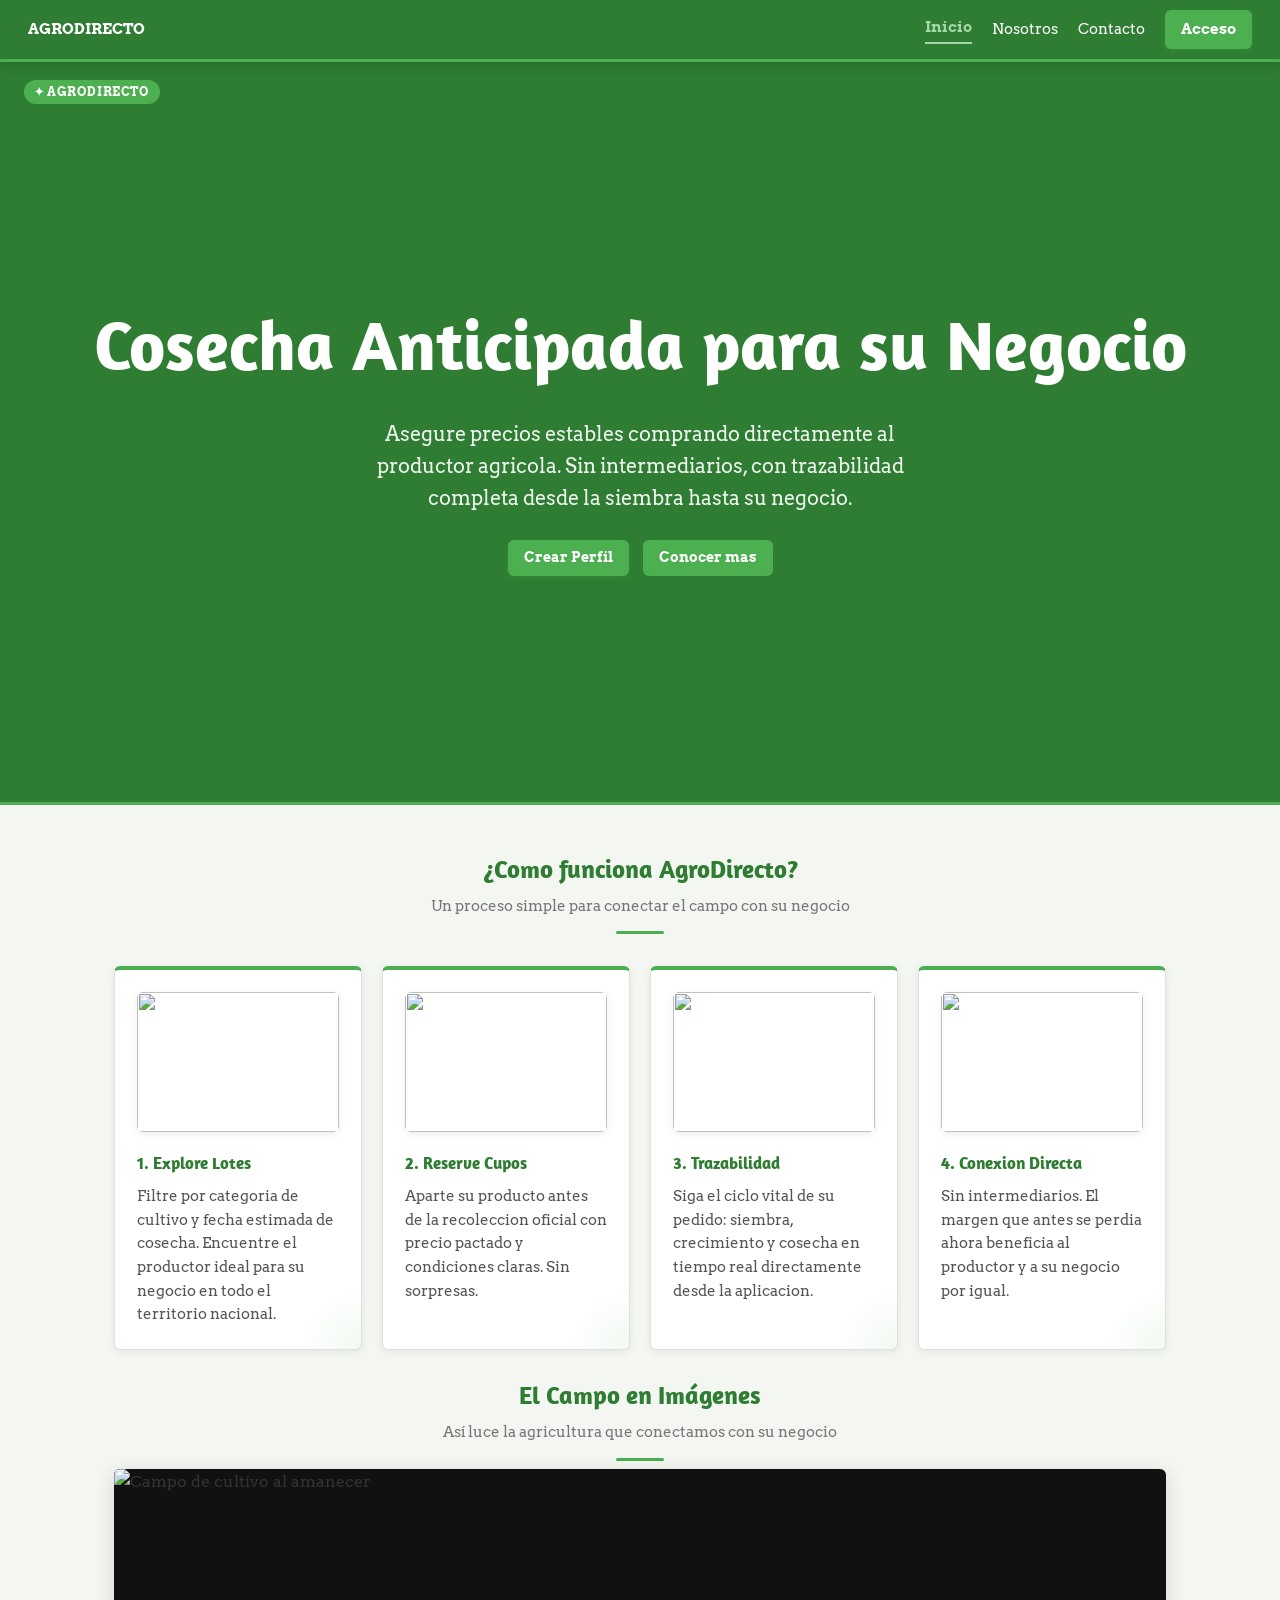
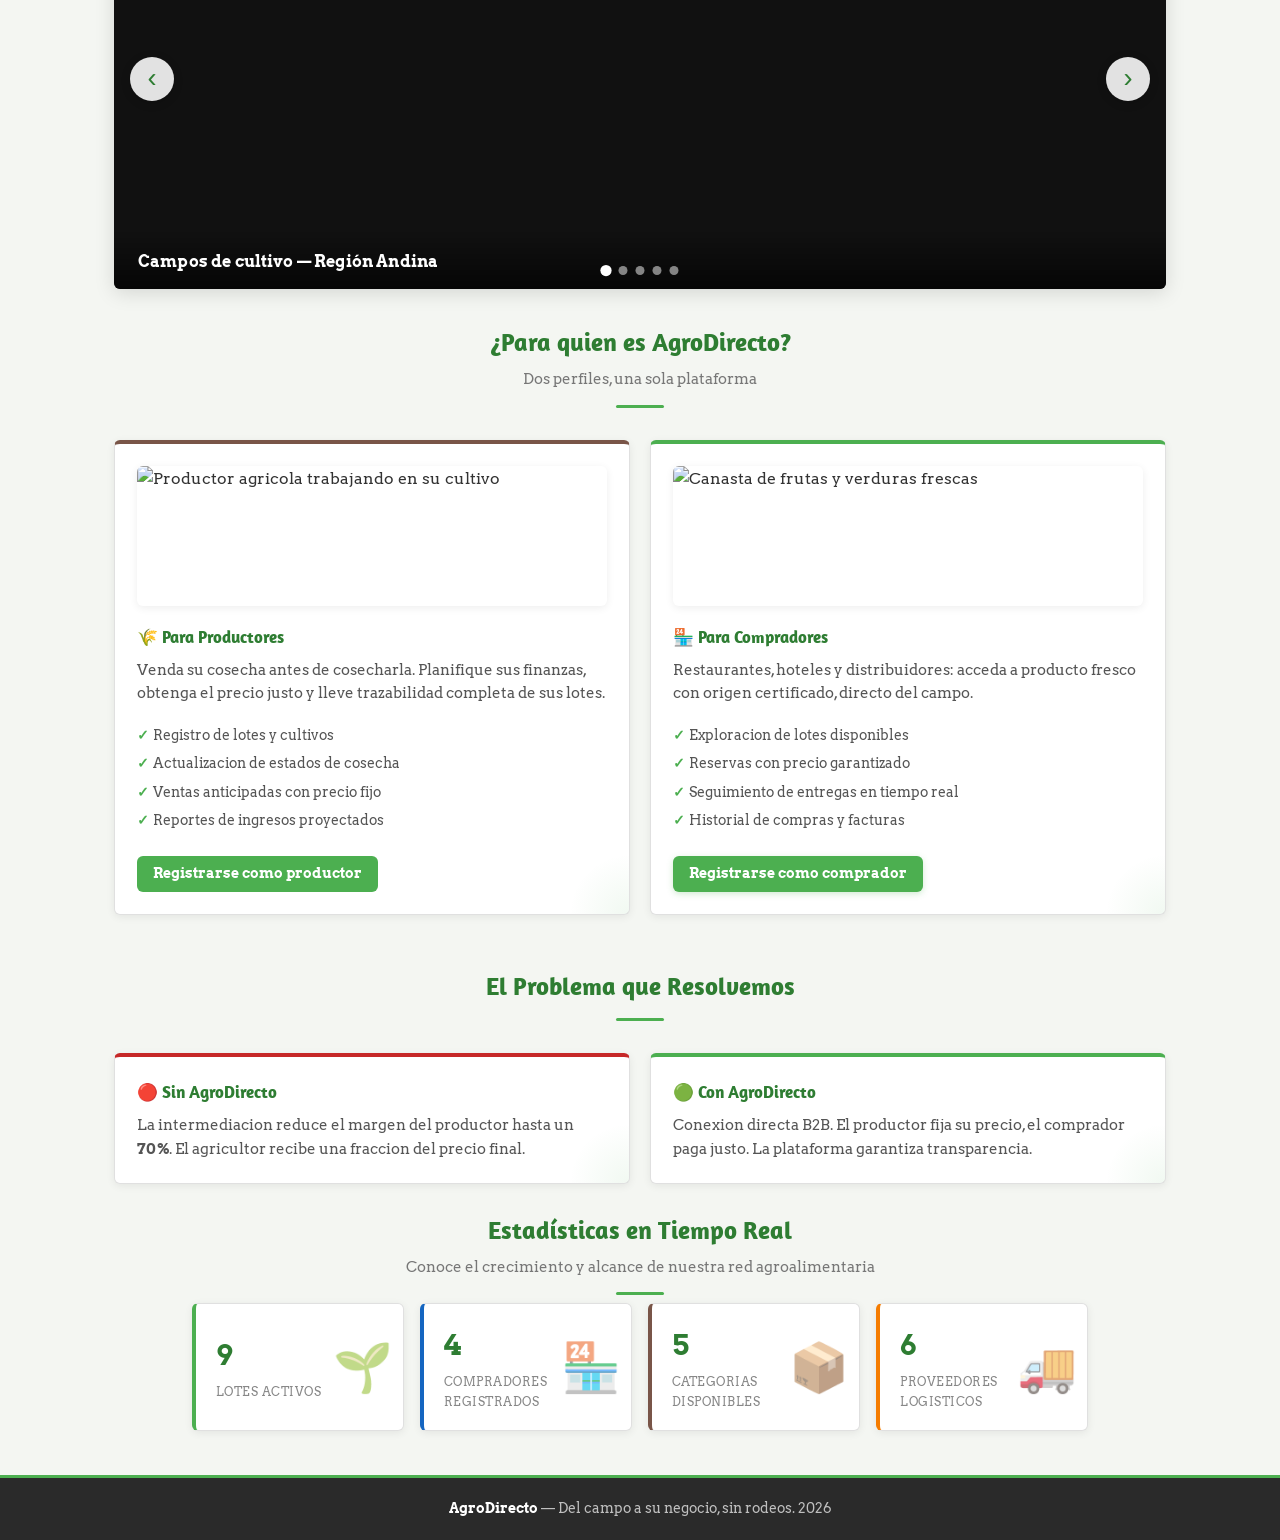
==== commit 95aa796f: "Add files via upload" ====
--- a/index.html
+++ b/index.html
@@ -13,6 +13,124 @@
     <link href="https://fonts.googleapis.com/css2?family=Amaranth:ital,wght@0,400;0,700;1,400;1,700&family=Arvo:ital,wght@0,400;0,700;1,400;1,700&display=swap" rel="stylesheet">   
 
   <title>AgroDirecto - Inicio</title>
+  <style>
+    /* ================================================
+       SLIDER DE GALERÍA
+    ================================================ */
+    .slider-galeria {
+        box-sizing: border-box;
+        position: relative;
+        width: 100%;
+        max-width: 1100px;
+        margin: 0 auto 8px;
+        border-radius: var(--radio);
+        overflow: hidden;
+        box-shadow: 0 4px 20px rgba(0,0,0,0.13);
+        background: #111;
+    }
+
+    .slider-pista {
+        display: flex;
+        transition: transform 0.5s cubic-bezier(.4,0,.2,1);
+        will-change: transform;
+    }
+
+    .slider-diapositiva {
+        box-sizing: border-box;
+        min-width: 100%;
+        position: relative;
+        height: 420px;
+        overflow: hidden;
+    }
+
+    .slider-diapositiva img {
+        width: 100%;
+        height: 100%;
+        object-fit: cover;
+        display: block;
+        transition: transform 0.6s ease;
+    }
+
+    .slider-galeria:hover .slider-diapositiva img {
+        transform: scale(1.03);
+    }
+
+    .slider-caption {
+        position: absolute;
+        bottom: 0;
+        left: 0;
+        right: 0;
+        padding: 18px 24px 14px;
+        background: linear-gradient(transparent, rgba(0,0,0,0.62));
+        color: white;
+        font-size: 0.97rem;
+        font-weight: 600;
+        letter-spacing: 0.01em;
+        font-family: 'Arvo', serif;
+    }
+
+    .slider-btn {
+        box-sizing: border-box;
+        position: absolute;
+        top: 50%;
+        transform: translateY(-50%);
+        background: rgba(255,255,255,0.88);
+        border: none;
+        border-radius: 50%;
+        width: 44px;
+        height: 44px;
+        font-size: 1.7rem;
+        line-height: 1;
+        cursor: pointer;
+        color: var(--verde-oscuro);
+        display: flex;
+        align-items: center;
+        justify-content: center;
+        box-shadow: 0 2px 10px rgba(0,0,0,0.18);
+        transition: background 0.2s, transform 0.2s;
+        z-index: 10;
+        padding: 0 0 2px 0;
+    }
+
+    .slider-btn:hover {
+        background: white;
+        transform: translateY(-50%) scale(1.08);
+    }
+
+    .slider-btn-prev { left: 16px; }
+    .slider-btn-next { right: 16px; }
+
+    .slider-puntos {
+        position: absolute;
+        bottom: 14px;
+        left: 50%;
+        transform: translateX(-50%);
+        display: flex;
+        gap: 8px;
+        z-index: 10;
+    }
+
+    .slider-punto {
+        width: 9px;
+        height: 9px;
+        border-radius: 50%;
+        background: rgba(255,255,255,0.5);
+        border: none;
+        cursor: pointer;
+        padding: 0;
+        transition: background 0.2s, transform 0.2s;
+    }
+
+    .slider-punto.activo {
+        background: white;
+        transform: scale(1.25);
+    }
+
+    @media (max-width: 768px) {
+        .slider-diapositiva { height: 220px; }
+        .slider-btn { width: 34px; height: 34px; font-size: 1.3rem; }
+    }
+  </style>
 </head>
 <body>
  
@@ -23,7 +141,7 @@
             <a href="index.html" class="link-activo">Inicio</a>
             <a href="nosotros.html">Nosotros</a>
             <a href="contacto.html">Contacto</a>
-            <a href="login.html" class="btn-verde" style="padding:7px 16px;font-size:0.85rem;">Acceso</a>
+            <a href="login.html" class="btn-verde">Acceso</a>
         </div>
     </nav>
  
@@ -39,27 +157,7 @@
     </header>
  
     <main class="contenido-pagina">
- 
-        <!-- ESTADISTICAS DINAMICAS -->
-        <div class="fila-stats fila-stats-landing">
-            <div class="stat-tarjeta" data-icono="🌱">
-                <div class="stat-numero" id="totalLotes">—</div>
-                <div class="stat-etiqueta">Lotes Activos</div>
-            </div>
-            <div class="stat-tarjeta stat-azul" data-icono="🏪">
-                <div class="stat-numero" id="totalCompradores">—</div>
-                <div class="stat-etiqueta">Compradores Registrados</div>
-            </div>
-            <div class="stat-tarjeta stat-marron" data-icono="📦">
-                <div class="stat-numero" id="totalCategorias">—</div>
-                <div class="stat-etiqueta">Categorias Disponibles</div>
-            </div>
-            <div class="stat-tarjeta stat-naranja" data-icono="🚚">
-                <div class="stat-numero" id="totalProveedores">—</div>
-                <div class="stat-etiqueta">Proveedores Logisticos</div>
-            </div>
-        </div>
- 
+
         <div class="titulo-seccion margen-top-32">
             <h2>¿Como funciona AgroDirecto?</h2>
             <p>Un proceso simple para conectar el campo con su negocio</p>
@@ -67,23 +165,69 @@
  
         <div class="grid-tarjetas">
             <div class="tarjeta">
+                <img src="https://encrypted-tbn0.gstatic.com/images?q=tbn:ANd9GcQOAVA_pPIrCpbIRPInHjemq8sFBUoa1dpPsPj9QXo4sDGwut-u0CBuL1g&s=10" alt="" class="miniatura-tarjeta">
                 <h3>1. Explore Lotes</h3>
                 <p>Filtre por categoria de cultivo y fecha estimada de cosecha. Encuentre el productor ideal para su negocio en todo el territorio nacional.</p>
             </div>
             <div class="tarjeta">
+                <img src="https://encrypted-tbn0.gstatic.com/images?q=tbn:ANd9GcTFBSCGf2hI5MG_GAY8nIbgR02VfrU_Kvd0l8m_rt_-q0kBeBX63rvfeXk&s=10" alt="" class="miniatura-tarjeta">
                 <h3>2. Reserve Cupos</h3>
                 <p>Aparte su producto antes de la recoleccion oficial con precio pactado y condiciones claras. Sin sorpresas.</p>
             </div>
             <div class="tarjeta">
+                <img src="https://sembralia.com/cdn/shop/articles/agricultura_digital_600x600_crop_center.jpg?v=1694946946" alt="" class="miniatura-tarjeta">
                 <h3>3. Trazabilidad</h3>
                 <p>Siga el ciclo vital de su pedido: siembra, crecimiento y cosecha en tiempo real directamente desde la aplicacion.</p>
             </div>
             <div class="tarjeta">
+                <img src="https://encrypted-tbn0.gstatic.com/images?q=tbn:ANd9GcSx67Nckohlt9Ao2j2ndnosJRlQTmzYhqfdglYVZXDj05PN09DkPzez9EI&s=10" alt="" class="miniatura-tarjeta">
                 <h3>4. Conexion Directa</h3>
                 <p>Sin intermediarios. El margen que antes se perdia ahora beneficia al productor y a su negocio por igual.</p>
             </div>
         </div>
  
+        <br>
+
+                <!-- SLIDER DE GALERÍA -->
+        <div class="titulo-seccion margen-top-32">
+            <h2>El Campo en Imágenes</h2>
+            <p>Así luce la agricultura que conectamos con su negocio</p>
+        </div>
+
+        <div class="slider-galeria" id="sliderGaleria">
+            <div class="slider-pista" id="sliderPista">
+                <div class="slider-diapositiva">
+                    <img src="https://www.finagro.com.co/sites/default/files/2025-05/WhatsApp%20Image%202025-05-16%20at%208.40.55%20AM.jpeg" alt="Campo de cultivo al amanecer">
+                    <div class="slider-caption">Campos de cultivo — Región Andina</div>
+                </div>
+                <div class="slider-diapositiva">
+                    <img src="https://www.sanisidrosca.com/img/galeria/2025/08/agricultura-ecolgica.jpg" alt="Cosecha de verduras frescas">
+                    <div class="slider-caption">Cosecha directa del productor</div>
+                </div>
+                <div class="slider-diapositiva">
+                    <img src="https://www.bbva.com/wp-content/uploads/2021/09/BBVA-biotecnologi%CC%81a-agri%CC%81cola-sostenibilidad-cultivo-agricultura-innovacion-terrenos.jpg" alt="Productor revisando su cultivo">
+                    <div class="slider-caption">Trazabilidad desde la siembra</div>
+                </div>
+                <div class="slider-diapositiva">
+                    <img src="https://www.bbva.com/wp-content/uploads/2024/07/Sostenibilidad-Agricultura-intensiva-extensiva-BBVA.jpg" alt="Invernadero moderno">
+                    <div class="slider-caption">Producción tecnificada y sostenible</div>
+                </div>
+                <div class="slider-diapositiva">
+                    <img src="https://img.impactotic.co/wp-content/uploads/2023/07/06180658/Desafios-de-la-agricultura-4.0.jpg" alt="Mercado de productos frescos">
+                    <div class="slider-caption">Del campo directo a su negocio</div>
+                </div>
+            </div>
+
+            <!-- Controles -->
+            <button class="slider-btn slider-btn-prev" id="sliderPrev" aria-label="Anterior">&#8249;</button>
+            <button class="slider-btn slider-btn-next" id="sliderNext" aria-label="Siguiente">&#8250;</button>
+
+            <!-- Puntos indicadores -->
+            <div class="slider-puntos" id="sliderPuntos"></div>
+        </div>
+
+        <br>
+
         <div class="titulo-seccion margen-top-32">
             <h2>¿Para quien es AgroDirecto?</h2>
             <p>Dos perfiles, una sola plataforma</p>
@@ -104,6 +248,7 @@
                     <a href="registro.html" class="btn-verde btn-borde">Registrarse como productor</a>
                 </div>
             </div>
+            
             <div class="tarjeta tarjeta-md">
                 <img src="https://images.unsplash.com/photo-1610348725531-843dff563e2c?auto=format&fit=crop&w=600&q=80" alt="Canasta de frutas y verduras frescas" class="miniatura-tarjeta">
                 <h3>🏪 Para Compradores</h3>
@@ -120,6 +265,12 @@
             </div>
         </div>
  
+        <br>
+
+
+
+        <br>
+
         <div class="titulo-seccion margen-top-32">
             <h2>El Problema que Resolvemos</h2>
         </div>
@@ -134,16 +285,95 @@
             </div>
         </div>
  
+        <br>
+
+        <!-- TITULO DE LA SECCION -->
+        <div class="titulo-seccion">
+            <h2>Estadísticas en Tiempo Real</h2>
+            <p>Conoce el crecimiento y alcance de nuestra red agroalimentaria</p>
+        </div>
+
+        <!-- ESTADISTICAS DINAMICAS -->
+    <div class="fila-stats fila-stats-landing">
+        <div class="stat-tarjeta" data-icono="🌱">
+            <div class="stat-numero" id="totalLotes">—</div>
+            <div class="stat-etiqueta">Lotes Activos</div>
+        </div>
+        <div class="stat-tarjeta stat-azul" data-icono="🏪">
+            <div class="stat-numero" id="totalCompradores">—</div>
+            <div class="stat-etiqueta">Compradores Registrados</div>
+        </div>
+        <div class="stat-tarjeta stat-marron" data-icono="📦">
+            <div class="stat-numero" id="totalCategorias">—</div>
+            <div class="stat-etiqueta">Categorias Disponibles</div>
+        </div>
+        <div class="stat-tarjeta stat-naranja" data-icono="🚚">
+            <div class="stat-numero" id="totalProveedores">—</div>
+            <div class="stat-etiqueta">Proveedores Logisticos</div>
+        </div>
+    </div>
     </main>
  
     <!-- BOTON VOLVER ARRIBA: position fixed -->
     <a href="#" id="btn-volver-arriba" title="Volver arriba">▲</a>
  
     <footer id="pie-pagina">
-        <p><strong>AgroDirecto</strong> — Del campo a su negocio, sin rodeos. 2025</p>
+        <p><strong>AgroDirecto</strong> — Del campo a su negocio, sin rodeos. 2026</p>
     </footer>
  
     <script src="datos.js"></script>
+    <script>
+    // ================================================
+    //  SLIDER DE GALERÍA
+    // ================================================
+    (function () {
+        const pista      = document.getElementById('sliderPista');
+        const diaps      = pista ? pista.querySelectorAll('.slider-diapositiva') : [];
+        const btnPrev    = document.getElementById('sliderPrev');
+        const btnNext    = document.getElementById('sliderNext');
+        const contPuntos = document.getElementById('sliderPuntos');
+        if (!pista || !diaps.length) return;
+
+        let actual = 0;
+        const total = diaps.length;
+        let autoplay;
+
+        // Crear puntos indicadores
+        diaps.forEach((_, i) => {
+            const p = document.createElement('button');
+            p.className = 'slider-punto' + (i === 0 ? ' activo' : '');
+            p.setAttribute('aria-label', 'Ir a imagen ' + (i + 1));
+            p.addEventListener('click', () => irA(i));
+            contPuntos.appendChild(p);
+        });
+
+        function irA(idx) {
+            actual = (idx + total) % total;
+            pista.style.transform = 'translateX(-' + (actual * 100) + '%)';
+            contPuntos.querySelectorAll('.slider-punto').forEach(function(p, i) {
+                p.classList.toggle('activo', i === actual);
+            });
+        }
+
+        function iniciarAutoplay() {
+            autoplay = setInterval(function() { irA(actual + 1); }, 4000);
+        }
+        function detenerAutoplay() { clearInterval(autoplay); }
+
+        btnPrev.addEventListener('click', function() { detenerAutoplay(); irA(actual - 1); iniciarAutoplay(); });
+        btnNext.addEventListener('click', function() { detenerAutoplay(); irA(actual + 1); iniciarAutoplay(); });
+
+        // Soporte táctil (móviles)
+        var startX = 0;
+        pista.addEventListener('touchstart', function(e) { startX = e.touches[0].clientX; }, { passive: true });
+        pista.addEventListener('touchend', function(e) {
+            var diff = startX - e.changedTouches[0].clientX;
+            if (Math.abs(diff) > 40) { detenerAutoplay(); irA(actual + (diff > 0 ? 1 : -1)); iniciarAutoplay(); }
+        });
+
+        iniciarAutoplay();
+    })();
+    </script>
 
 <script>
     window.addEventListener('scroll', () => {
--- a/estilo.css
+++ b/estilo.css
@@ -77,6 +77,7 @@
     width: 100%;
 }
 
+
 #nav-principal a {
     color: white;
     text-decoration: none;
@@ -178,7 +179,7 @@
     left: -40px;
     width: 200px;
     height: 200px;
-    background: radial-gradient(circle, rgba(46,125,50,0.12) 0%, transparent 70%);
+    background: radial-gradient(circle, rgba(46,125,50,0.12) 0%, transparent 100%);
     border-radius: 50%;
     pointer-events: none;
     z-index: 0;
@@ -203,17 +204,11 @@
     background-position: center;
     background-repeat: no-repeat;
     color: white;
-    min-height: 280px;
+    min-height: 600px;
 }
 
 /* POSICIONAMIENTO — ABSOLUTE: velo oscuro para legibilidad del texto sobre la foto */
-#seccion-hero.hero-con-imagen::before {
-    content: '';
-    position: absolute;
-    inset: 0;
-    background: linear-gradient(180deg, rgba(27,94,32,0.78) 0%, rgba(27,94,32,0.55) 100%);
-    z-index: 0;
-}
+
 
 #seccion-hero.hero-con-imagen::after {
     display: none;
@@ -309,15 +304,15 @@
 
 .boton-secundario,
 .btn-borde {
-    background-color: white;
-    color: var(--verde-oscuro);
-    border: 2px solid var(--verde-oscuro);
+    background-color: var(--verde-medio);
+    color: white;
+    border: 2px solid var(--radio);
     box-shadow: none;
 }
 
 .boton-secundario:hover,
 .btn-borde:hover {
-    background-color: var(--verde-fondo);
+    background-color: var(--verde-oscuro);
 }
 
 .boton-whatsapp {
@@ -828,7 +823,7 @@
     top: 50%;
     transform: translateY(-50%);
     font-size: 3rem;
-    opacity: 0.07;
+    opacity: 0.6;
     pointer-events: none;
 }
 
@@ -1412,7 +1407,7 @@
 
 /* INICIO (index.html) — campo de cultivo al amanecer */
 #seccion-hero.hero-inicio-img {
-    background-image: url('https://images.unsplash.com/photo-1500382017468-9049fed747ef?auto=format&fit=crop&w=1600&q=80');
+        background-image: url('https://images.unsplash.com/photo-1625246333195-78d9c38ad449?fm=jpg&q=60&w=3000&auto=format&fit=crop&ixlib=rb-4.1.0&ixid=M3wxMjA3fDB8MHxzZWFyY2h8M3x8YWdyaWN1bHR1cmF8ZW58MHx8MHx8fDA%3D');
 }
 
 /* NOSOTROS — manos de agricultor con plantula, simboliza el equipo y su mision */
@@ -1576,7 +1571,7 @@
 .tarjeta-con-foto .foto-tarjeta {
     width: calc(100% + 44px);
     margin: -22px -22px 14px -22px;
-    height: 130px;
+    height: 220px;
     object-fit: cover;
     display: block;
 }
@@ -1612,7 +1607,7 @@
    ================================================================ */
 .banner-panel {
     position: relative;
-    height: 110px;
+    height: 180px;
     border-radius: var(--radio);
     overflow: hidden;
     margin-bottom: 24px;
@@ -1665,6 +1660,133 @@
     color: white;
 }
 
+/* ================================================
+   GOOGLE ICONS / PASSWORD BUTTONS
+   ================================================ */
+
+.material-symbols-outlined {
+    font-size: 22px;
+    vertical-align: middle;
+}
+
+.contenedor-password {
+    position: relative;
+}
+
+.contenedor-password .campo-input {
+    padding-right: 50px;
+}
+
+/* Botones de mostrar contraseña */
+#btn-ver-clave,
+#btn-ver-reg,
+#btn-ver-reg2 {
+    position: absolute;
+    right: 12px;
+    top: 50%;
+    transform: translateY(-50%);
+    background: none;
+    border: none;
+    cursor: pointer;
+    color: #666;
+    display: flex;
+    align-items: center;
+    justify-content: center;
+    padding: 4px;
+    transition: 0.2s ease;
+}
+
+#btn-ver-clave:hover,
+#btn-ver-reg:hover,
+#btn-ver-reg2:hover {
+    color: #2f6b3d; /* o usa tu variable CSS del verde */
+    transform: translateY(-50%) scale(1.1);
+}
+
+.btn-verde{
+    padding:7px 16px;
+    font-size:0.85rem;
+}
+
+#seccion-hero h1{
+    font-size: 70px;
+}
+
+#seccion-hero p{
+    font-size: 20px;
+}
+
+.modal-soporte {
+    display: none;
+    position: fixed;
+    inset: 0;
+    background: rgba(0, 0, 0, 0.6);
+    z-index: 9999;
+    justify-content: center;
+    align-items: center;
+}
+
+.contenido-modal {
+    background: var(--blanco);
+    padding: 30px;
+    width: 450px;
+    max-width: 90%;
+    border-radius: 15px;
+    position: relative;
+    box-shadow: var(--sombra-card);
+}
+
+#cerrar-soporte {
+    position: absolute;
+    right: 15px;
+    top: 10px;
+    font-size: 28px;
+    cursor: pointer;
+    color: var(--gris-texto);
+}
+
+.contenido-modal h2 {
+    color: var(--verde-oscuro);
+}
+
+.contenido-modal p {
+    color: var(--gris-texto);
+}
+
+.contenido-modal form {
+    display: flex;
+    flex-direction: column;
+    gap: 12px;
+}
+
+.contenido-modal input,
+.contenido-modal textarea {
+    padding: 12px;
+    border: 1px solid var(--gris-claro);
+    border-radius: 8px;
+    resize: none;
+}
+
+.contenido-modal input:focus,
+.contenido-modal textarea:focus {
+    border-color: var(--verde-medio);
+}
+
+.contenido-modal button {
+    padding: 12px;
+    border: none;
+    border-radius: 8px;
+    cursor: pointer;
+    background: var(--verde-medio);
+    color: var(--blanco);
+    font-weight: bold;
+}
+
+.contenido-modal button:hover {
+    background: var(--verde-oscuro);
+}
+
+
 .banner-admin      { background-image: url('https://images.unsplash.com/photo-1625246333195-78d9c38ad449?auto=format&fit=crop&w=1400&q=70'); }
 .banner-productor  { background-image: url('https://images.unsplash.com/photo-1592982537447-7440770cbfc9?auto=format&fit=crop&w=1400&q=70'); }
 .banner-comprador  { background-image: url('https://images.unsplash.com/photo-1542838132-92c53300491e?auto=format&fit=crop&w=1400&q=70'); }
@@ -1673,6 +1795,305 @@
 .banner-proveedores{ background-image: url('https://www.redeia.com/sites/default/files/styles/crop_style_scale_768_x_428/public/2026-02/proveedores-codigo-conducta.jpg.webp?h=ef1f3445&itok=Ta6dhrVr=70'); }
 .banner-usuarios   { background-image: url('https://images.unsplash.com/photo-1488459716781-31db52582fe9?auto=format&fit=crop&w=1400&q=70'); }
 .banner-roles      { background-image: url('https://images.unsplash.com/photo-1591857177580-dc82b9ac4e1e?auto=format&fit=crop&w=1400&q=70'); }
+
+
+/* ================================================
+   BOX-MODEL — NOTIFICACIÓN / ALERTA FLOTANTE
+   Uso: mensajes de éxito, error o info dentro de paneles
+   ================================================ */
+.notificacion {
+    box-sizing: border-box;
+    display: flex;
+    flex-direction: row;
+    align-items: flex-start;
+    gap: 12px;
+    padding: 14px 18px;
+    margin-bottom: 20px;
+    border-radius: var(--radio);
+    border-left: 5px solid var(--verde-medio);
+    background-color: var(--verde-fondo);
+    box-shadow: var(--sombra-card);
+    width: 100%;
+    position: relative;
+    overflow: hidden;
+}
+
+.notificacion::before {
+    content: '';
+    position: absolute;
+    top: 0; left: 0; right: 0;
+    height: 2px;
+    background: linear-gradient(90deg, var(--verde-medio), transparent);
+}
+
+.notificacion-icono {
+    font-size: 1.3rem;
+    flex-shrink: 0;
+    margin-top: 2px;
+}
+
+.notificacion-cuerpo {
+    display: flex;
+    flex-direction: column;
+    gap: 2px;
+}
+
+.notificacion-cuerpo strong { color: var(--verde-oscuro); font-size: 0.92rem; }
+.notificacion-cuerpo p      { color: #555; font-size: 0.87rem; margin: 0; }
+
+.notificacion-error   { border-left-color: var(--rojo);    background-color: #fff5f5; }
+.notificacion-alerta  { border-left-color: var(--naranja); background-color: #fff8f0; }
+.notificacion-info    { border-left-color: var(--azul);    background-color: #f0f6ff; }
+
+
+/* ================================================
+   BOX-MODEL — CHIP / ETIQUETA INTERACTIVA
+   Uso: filtros, categorías, selección múltiple
+   ================================================ */
+.chip {
+    box-sizing: border-box;
+    display: inline-flex;
+    align-items: center;
+    gap: 6px;
+    padding: 5px 14px;
+    border-radius: 999px;
+    border: 1.5px solid var(--verde-claro);
+    background-color: var(--verde-fondo);
+    color: var(--verde-oscuro);
+    font-size: 0.82rem;
+    font-weight: 600;
+    cursor: pointer;
+    user-select: none;
+    transition: background-color 0.18s, border-color 0.18s, box-shadow 0.18s;
+    white-space: nowrap;
+}
+
+.chip:hover {
+    background-color: var(--verde-claro);
+    border-color: var(--verde-medio);
+    box-shadow: 0 2px 6px rgba(76,175,80,0.18);
+}
+
+.chip.activo {
+    background-color: var(--verde-medio);
+    border-color: var(--verde-oscuro);
+    color: white;
+}
+
+.chip-rojo    { border-color: #ef9a9a; background: #fff5f5; color: var(--rojo); }
+.chip-naranja { border-color: #ffcc80; background: #fff8f0; color: var(--naranja); }
+.chip-azul    { border-color: #90caf9; background: #f0f6ff; color: var(--azul); }
+
+.fila-chips {
+    display: flex;
+    flex-wrap: wrap;
+    gap: 8px;
+    margin-bottom: 16px;
+}
+
+
+/* ================================================
+   BOX-MODEL — TARJETA DE PROGRESO
+   Uso: avance de pedidos, etapas de cultivo, flujos
+   ================================================ */
+.tarjeta-progreso {
+    box-sizing: border-box;
+    background: var(--blanco);
+    border: 1px solid var(--gris-claro);
+    border-radius: var(--radio);
+    padding: 20px 24px;
+    box-shadow: var(--sombra-card);
+    display: flex;
+    flex-direction: column;
+    gap: 12px;
+    position: relative;
+    overflow: hidden;
+}
+
+.tarjeta-progreso-titulo {
+    display: flex;
+    justify-content: space-between;
+    align-items: center;
+    font-size: 0.9rem;
+    font-weight: 700;
+    color: var(--verde-oscuro);
+}
+
+.tarjeta-progreso-titulo span {
+    font-size: 0.82rem;
+    font-weight: 600;
+    color: var(--verde-medio);
+}
+
+.barra-progreso-fondo {
+    box-sizing: border-box;
+    width: 100%;
+    height: 10px;
+    background-color: var(--gris-claro);
+    border-radius: 999px;
+    overflow: hidden;
+}
+
+.barra-progreso-relleno {
+    height: 100%;
+    border-radius: 999px;
+    background: linear-gradient(90deg, var(--verde-medio), var(--verde-oscuro));
+    transition: width 0.4s ease;
+    min-width: 4px;
+}
+
+.barra-progreso-relleno.progreso-naranja { background: linear-gradient(90deg, var(--naranja), #e65100); }
+.barra-progreso-relleno.progreso-rojo    { background: linear-gradient(90deg, var(--rojo), #7f0000); }
+.barra-progreso-relleno.progreso-azul    { background: linear-gradient(90deg, var(--azul), #003c8f); }
+
+.tarjeta-progreso p {
+    font-size: 0.82rem;
+    color: #888;
+    margin: 0;
+}
+
+
+/* ================================================
+   BOX-MODEL — SEPARADOR DE SECCIÓN CON ETIQUETA
+   Uso: dividir bloques de formulario o contenido largo
+   ================================================ */
+.separador-etiqueta {
+    box-sizing: border-box;
+    display: flex;
+    align-items: center;
+    gap: 12px;
+    margin: 24px 0 16px;
+    width: 100%;
+}
+
+.separador-etiqueta::before,
+.separador-etiqueta::after {
+    content: '';
+    flex: 1;
+    height: 1.5px;
+    background: var(--gris-claro);
+    border-radius: 2px;
+}
+
+.separador-etiqueta span {
+    box-sizing: border-box;
+    padding: 3px 14px;
+    font-size: 0.78rem;
+    font-weight: 700;
+    color: var(--verde-oscuro);
+    background: var(--verde-fondo);
+    border: 1px solid var(--verde-claro);
+    border-radius: 999px;
+    white-space: nowrap;
+    text-transform: uppercase;
+    letter-spacing: 0.05em;
+}
+
+
+/* ================================================
+   BOX-MODEL — TARJETA DE PRECIO / PLAN
+   Uso: comparar planes, paquetes de venta, cotizaciones
+   ================================================ */
+.tarjeta-precio {
+    box-sizing: border-box;
+    background: var(--blanco);
+    border: 2px solid var(--gris-claro);
+    border-radius: var(--radio);
+    padding: 28px 24px;
+    display: flex;
+    flex-direction: column;
+    align-items: center;
+    gap: 14px;
+    text-align: center;
+    box-shadow: var(--sombra-card);
+    transition: transform 0.2s, box-shadow 0.2s, border-color 0.2s;
+    position: relative;
+    overflow: hidden;
+    flex: 1 1 220px;
+}
+
+.tarjeta-precio:hover {
+    transform: translateY(-3px);
+    box-shadow: 0 8px 24px rgba(0,0,0,0.1);
+}
+
+.tarjeta-precio.destacado {
+    border-color: var(--verde-medio);
+    background: linear-gradient(160deg, #f1f8e9 0%, var(--blanco) 100%);
+}
+
+.tarjeta-precio.destacado::before {
+    content: '★ Popular';
+    position: absolute;
+    top: 0; left: 0; right: 0;
+    padding: 5px 0;
+    background: var(--verde-medio);
+    color: white;
+    font-size: 0.75rem;
+    font-weight: 700;
+    letter-spacing: 0.05em;
+    text-align: center;
+    text-transform: uppercase;
+}
+
+.precio-nombre {
+    font-size: 1rem;
+    font-weight: 700;
+    color: var(--verde-oscuro);
+    margin-top: 8px;
+}
+
+.precio-valor {
+    font-size: 2.2rem;
+    font-weight: 800;
+    color: var(--verde-oscuro);
+    line-height: 1;
+}
+
+.precio-valor sup {
+    font-size: 1rem;
+    font-weight: 600;
+    vertical-align: super;
+}
+
+.precio-periodo {
+    font-size: 0.78rem;
+    color: #888;
+    margin-top: -8px;
+}
+
+.precio-lista {
+    list-style: none;
+    padding: 0;
+    margin: 0;
+    display: flex;
+    flex-direction: column;
+    gap: 8px;
+    text-align: left;
+    width: 100%;
+}
+
+.precio-lista li {
+    font-size: 0.87rem;
+    color: #555;
+    padding-left: 22px;
+    position: relative;
+}
+
+.precio-lista li::before {
+    content: '✓';
+    position: absolute;
+    left: 0;
+    color: var(--verde-medio);
+    font-weight: 700;
+}
+
+.precio-lista li.no-incluido {
+    color: #bbb;
+    text-decoration: line-through;
+}
+
+.precio-lista li.no-incluido::before { content: '✗'; color: #ddd; }
 
 
 /* ================================================================
